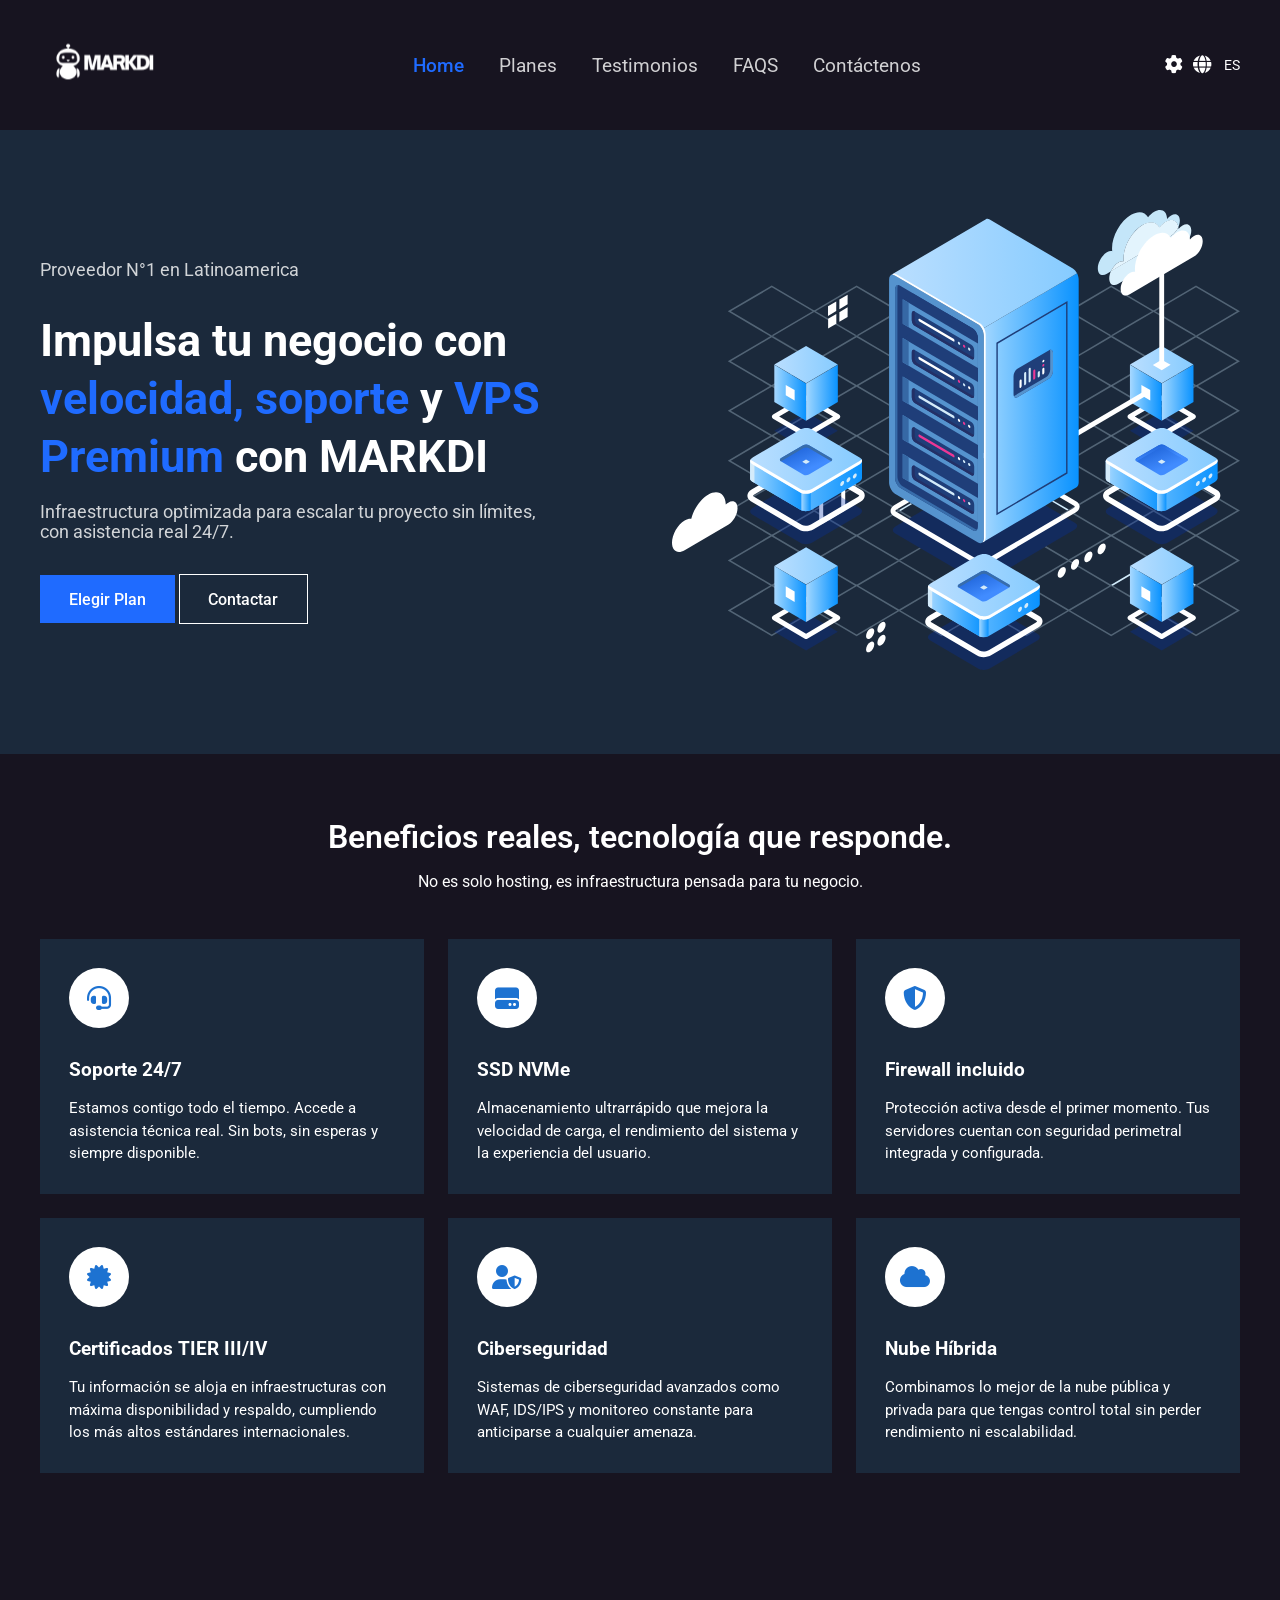
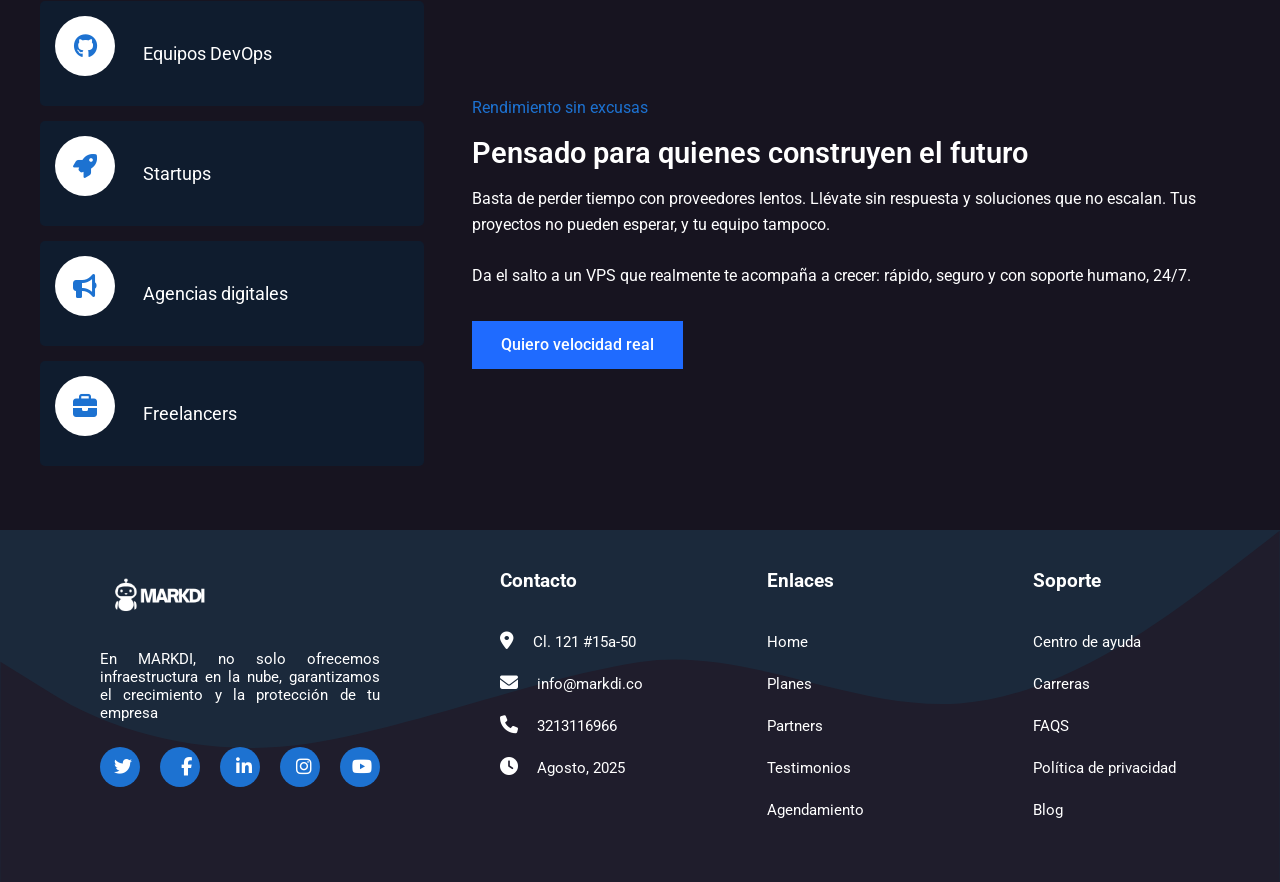
==== index.html @ 3a640d64 "chore: commit inicial - estructura base del proyecto" ====
<!DOCTYPE html>
<html lang="es">
  <head>
    <meta charset="UTF-8"/>
    <meta name="viewport" content="width=device-width, initial-scale=1.0" />
    <title>MARKDI</title>
    <link rel="stylesheet" href="https://cdnjs.cloudflare.com/ajax/libs/font-awesome/6.5.0/css/all.min.css"/>
    <link rel="stylesheet" href="assets/css/style.css" />
  </head>
  <body>
    <!-- Maquetación nanvar-->
    <header class="header">
      <div class="container">
        <div class="logo-area">
          <img id="logoImg" src="assets/images/logo.svg" alt="Logo de empresa MARKDI"/>
        </div>
        <nav class="nav">
          <ul>
            <li><a href="#" class="active">Home</a></li>
            <li><a href="pages/planes.html">Planes</a></li>
            <li><a href="pages/testimonios.html">Testimonios</a></li>
            <li><a href="pages/faqs.html">FAQS</a></li>
            <li><a href="pages/contactenos.html">Contáctenos</a></li>
          </ul>
        </nav>
        <div class="acciones">
          <i class="fas fa-cog"></i>
          <i class="fas fa-globe"></i>
          <span class="idioma">ES</span>
        </div>
      </div>
    </header>

    <!-- Maquetación del hero-->
    <section class="hero">
      <div class="container hero-content">
        <div class="hero-text">
          <p>Proveedor N°1 en Latinoamerica</p>
          <h1>
            Impulsa tu negocio con <span>velocidad, soporte</span> y
            <span> VPS Premium </span> con MARKDI
          </h1>
          <p>
            Infraestructura optimizada para escalar tu proyecto sin límites, con
            asistencia real 24/7.
          </p>
          <a href="#" class="btn-primary">Elegir Plan</a>
          <a href="#" class="btn-secundary">Contactar</a>
        </div>

        <div class="hero-img">
          <img src="assets/images/Hero.svg" alt="Imagen representativa de servidores"/>
        </div>
      </div>
    </section>

    <!-- Maquetación de beneficios-->
    <section class="beneficios">
      <div class="container beneficios-header">
        <h2>Beneficios reales, tecnología que responde.</h2>
        <p>No es solo hosting, es infraestructura pensada para tu negocio.</p>
      </div>

      <div class="container grid-beneficios">
        <div class="card">
          <i class="fas fa-headset"></i>
          <h3>Soporte 24/7</h3>
          <p>
            Estamos contigo todo el tiempo. Accede a asistencia técnica real.
            Sin bots, sin esperas y siempre disponible.
          </p>
        </div>
        <div class="card">
          <i class="fas fa-hdd"></i>
          <h3>SSD NVMe</h3>
          <p>
            Almacenamiento ultrarrápido que mejora la velocidad de carga, el
            rendimiento del sistema y la experiencia del usuario.
          </p>
        </div>
        <div class="card">
          <i class="fas fa-shield-alt"></i>
          <h3>Firewall incluido</h3>
          <p>
            Protección activa desde el primer momento. Tus servidores cuentan
            con seguridad perimetral integrada y configurada.
          </p>
        </div>
        <div class="card">
          <i class="fas fa-certificate"></i>
          <h3>Certificados TIER III/IV</h3>
          <p>
            Tu información se aloja en infraestructuras con máxima
            disponibilidad y respaldo, cumpliendo los más altos estándares
            internacionales.
          </p>
        </div>
        <div class="card">
          <i class="fas fa-user-shield"></i>
          <h3>Ciberseguridad</h3>
          <p>
            Sistemas de ciberseguridad avanzados como WAF, IDS/IPS y monitoreo
            constante para anticiparse a cualquier amenaza.
          </p>
        </div>
        <div class="card">
          <i class="fas fa-cloud"></i>
          <h3>Nube Híbrida</h3>
          <p>
            Combinamos lo mejor de la nube pública y privada para que tengas
            control total sin perder rendimiento ni escalabilidad.
          </p>
        </div>
      </div>
    </section>


    <!-- Maquetación público objetivo-->
    <section class="rendimiento">
      <div class="container rendimiento-grid">
        <div class="tags">
          <div class="tag">
            <i class="fa-brands fa-github"></i> Equipos DevOps
          </div>
          <div class="tag"><i class="fa-solid fa-rocket"></i>Startups</div>
          <div class="tag">
            <i class="fa-solid fa-bullhorn"></i>Agencias digitales
          </div>
          <div class="tag">
            <i class="fa-solid fa-briefcase"></i>Freelancers
          </div>
        </div>
        <div class="contenido">
          <span class="mini_texto">Rendimiento sin excusas</span><br /><br />
          <h2>Pensado para quienes construyen el futuro</h2>
          <p>
            Basta de perder tiempo con proveedores lentos. Llévate sin respuesta
            y soluciones que no escalan. Tus proyectos no pueden esperar, y tu
            equipo tampoco.<br /><br />
            Da el salto a un VPS que realmente te acompaña a crecer: rápido,
            seguro y con soporte humano, 24/7.
          </p>
          <a href="#" class="btn-primary">Quiero velocidad real</a>
        </div>
      </div>
    </section>

    <!-- Maquetación del footer-->
    <footer class="footer">
      <div class="footer-bg">
        <img src="assets/images/curva_footer.svg" alt="Curva Footer" />
      </div>

      <div class="footer-content">
        <!-- Maquetación de columna 1 del footer-->
        <div class="footer-col logo-col">
          <img src="assets/images/logo.svg" alt="logo de MARKDI" class="footer-logo" />
          <p>
            En MARKDI, no solo ofrecemos infraestructura en la nube,
            garantizamos el crecimiento y la protección de tu empresa
          </p>
          <div class="social-icons">
            <a href="#"><i class="fab fa-twitter"></i></a>
            <a href="#"><i class="fab fa-facebook-f"></i></a>
            <a href="#"><i class="fab fa-linkedin-in"></i></a>
            <a href="#"><i class="fab fa-instagram"></i></a>
            <a href="#"><i class="fab fa-youtube"></i></a>
          </div>
        </div>

        <!-- Maquetación de columna 2 del footer -->
        <div class="footer-col">
          <h3>Contacto</h3>
          <p><i class="fas fa-map-marker-alt"></i> Cl. 121 #15a-50</p>
          <p><i class="fas fa-envelope"></i> info@markdi.co</p>
          <p><i class="fas fa-phone"></i> 3213116966</p>
          <p><i class="fas fa-clock"></i> Agosto, 2025</p>
        </div>

        <!-- Maquetación de columna 3 del footer -->
        <div class="footer-col">
          <h3>Enlaces</h3>
          <ul>
            <li><a href="#">Home</a></li>
            <li><a href="#">Planes</a></li>
            <li><a href="#">Partners</a></li>
            <li><a href="#">Testimonios</a></li>
            <li><a href="#">Agendamiento</a></li>
          </ul>
        </div>

        <!-- Maquetación de columna 4 del footer -->
        <div class="footer-col">
          <h3>Soporte</h3>
          <ul>
            <li><a href="#">Centro de ayuda</a></li>
            <li><a href="#">Carreras</a></li>
            <li><a href="#">FAQS</a></li>
            <li><a href="#">Política de privacidad</a></li>
            <li><a href="#">Blog</a></li>
          </ul>
        </div>
      </div>
    </footer>
  </body>
</html>
---- assets/css/style.css ----
@import url('https://fonts.googleapis.com/css2?family=Roboto:ital,wght@0,100..900;1,100..900&display=swap');

/* Reset básico */
* {
  margin: 0;
  padding: 0;
  box-sizing: border-box;
}

body {
  font-family: "Roboto", sans-serif;
  background-color: #1B293B;
  color: #fff;
}

.container {
  max-width: 1200px;
  margin: 0 auto;
  display: flex;
  align-items: center;
  justify-content: space-between;
}

.header {
  background-color: #171420;
}

.logo-area {
  display: flex;
  align-items: center;
  margin-right: auto;
}

.logo-area img {
  height: 130px;
  width: 130px;
  cursor: pointer;
  transition: 0.3s;
  margin-right: auto; 
}


.nav ul {
  display: flex;
  gap: 35px;
  list-style: none;
}

.nav a {
  text-decoration: none;
  color: #ffffffcc;
  font-weight: 400;
  transition: 0.3s;
  font-size: 19px;
}

.nav a:hover,.nav a.active {
  color: #1f6bff;
  font-weight: 500;
}

.acciones {
  margin-left: auto;
  display: flex;
  align-items: center;
  gap: 2px;
}

i {
  color: white;
  font-size: 18px;
  margin-right: 8px;
  cursor: pointer;
}

.idioma {
  font-size: 0.9rem;
  margin-left: 0.2rem;
  color: white;
}
.hero {
  padding: 5rem 2rem;
  background: #1B293B;
  color: white;
}

.hero-content {
  display: flex;
  flex-direction: row;
  align-items: center;
  justify-content: space-between;
  gap: 4rem;
  flex-wrap: wrap;
}

.hero-text {
  flex: 1;
}

.hero-text h1 {
  font-size: 2.8rem;
  line-height: 1.3;
  margin-bottom: 1rem;
}

.hero-text h1 span {
  color: #1f6bff;
}

.hero-text p {
  font-size: 1.1rem;
  color: #ffffffcc;
  margin-bottom: 2rem;
  max-width: 500px;
}

.btn-primary {
  display: inline-block;
  background-color: #1f6bff;
  color: #fff;
  padding: 0.9rem 1.8rem;
  font-weight: 500;
  text-decoration: none;
  transition: 0.3s ease;
  
}

.btn-primary:hover {
  background-color: #fff;
  color: #0b0f1a;
}

.btn-secundary {
  display: inline-block;
  background-color: transparent;
  color: #ffffff;
  border: 1px solid white;
  padding: 0.9rem 1.8rem;
  font-weight: 500;
  text-decoration: none;
  transition: 0.3s ease;
  border-color:#FFFFFF;
}

.btn-secundary:hover {
  background-color: #1958d0;
}

.hero-img {
  flex: 1;
  text-align: center;
}

.hero-img img {
  max-width: 100%;
  height: auto;
  object-fit: contain;
}
.beneficios {
  background-color:#171420;
  padding: 4rem 2rem;
 
}

.beneficios-header {
  flex-direction: column;
  align-items: center;
  text-align: center;
  gap: 1rem;
  display: flex;
  margin-bottom: 3rem;
}

.beneficios-header h2 {
  color: #fff;
  font-size: 2rem;
  font-weight: 600;
}

.beneficios-header p {
  color: #fff;
  max-width: 600px;
  font-size: 1rem;
}

.grid-beneficios {
  display: grid;
  grid-template-columns: repeat(auto-fit, minmax(300px, 1fr));
  gap: 1.5rem;

}
.grid-beneficios .card{
  background-color:#1B293B;
  padding: 1.8rem;
  display: flex;
  flex-direction: column;
  gap: 1rem;
  border: none;
  
}

.grid-beneficios .card i {
    background-color: #fff;     
    color: #1D72D1;              
    font-size: 24px;              
    width: 60px;                  
    height: 60px;                 
    border-radius: 50%;          
    display: flex;                
    align-items: center;          
    justify-content: center;      
    margin-bottom: 15px;           
}

.card i {
  font-size: 1.8rem;
  color: #1f6bff;
}


.card i h3 {
  font-size: 1.1rem;
  font-weight: 600;
}

.card p {
  color: #ffffff;
  font-size: 0.95rem;
  line-height: 1.5;
}

/* Rendimiento */
.rendimiento {
  background-color:#171420;
  padding: 4rem 2rem;
}

.rendimiento-grid {
  display: grid;
  grid-template-columns: 1fr 2fr;
  gap: 3rem;
  align-items: center;
}

.tags {
  display: flex;
  flex-direction: column;
  gap: 15PX;
}

.tag {
  background-color: #11203a;
  color: white;
  display: flex;
  align-items: center;
  gap: 20px;
  background: #0f1c2e;
  padding: 15px;
  border-radius: 5px;
  color: rgb(255, 255, 255);
  font-size: 18px;

}

rendimiento-grid, .tag i {
    background-color: #fff;     
    color: #1D72D1;              
    font-size: 24px;              
    width: 60px;                  
    height: 60px;                 
    border-radius: 50%;          
    display: flex;                
    align-items: center;          
    justify-content: center;      
    margin-bottom: 15px;           
}


.contenido h2 {
  font-size: 1.8rem;
  margin-bottom: 1rem;
  font-weight: 600;
}

.contenido p {
  color: #fff;
  font-size: 1rem;
  line-height: 1.6;
  margin-bottom: 2rem;
}
.clientes-section {
  background-color: #112240;
  padding: 4rem 0;
  text-align: center;
}

.container-clientes {
  max-width: 1200px;
  margin: 0 auto;
  padding: 0 2rem;
}


.clientes-logos {
  max-width: 100%;
  height: auto;
  opacity: 0.8;
  transition: opacity 0.3s ease;
}

.rendimiento .contenido .mini_texto{
  color: #1D72D1;
}

.hero-planes { 
  color: #ffffff;
  
}

.contenedor-hero {
  max-width: auto;
  display: flex;
  align-items: center;
  justify-content: space-between;
  gap: 3rem;
  flex-wrap: wrap;
  margin-top: 150px;
  
}

.contenido-texto {
  flex: 1 1 50%;
  margin-bottom: -10px;
}

.contenido-texto h1 {
  font-size: 2.8rem;
  line-height: 1.3;
  margin-left: 200px;

}


.contenido-texto p {
  font-size: 1rem;
  max-width: 700px;
  margin-left: 200px;
  text-align: justify;

}

.contenedor-imagen {
  flex: 1 1 50%;
  position: relative;
  display: flex;
  align-items: flex-end; /* alinea elementos al fondo */
  justify-content: center;
}

.curva-fondo {
  position: absolute;
  bottom: 0;
  left: 0;
  width: 100%;
  height: auto;
  z-index: 0;
}

.imagen-principal {
  max-width: 80%;
  height: auto;
  z-index: 1;
  transform: translatex(420px);

}

figure{
  margin-top: -100px;
}

/* Estilos generales del contenedor */
.Container-general{
  background-color: #171420;

}

.carrusel {
    position: relative;
    width: 100%;
    max-width: 1200px;
    height: 1600px;
    margin: auto;
    display: flex;
    align-items: center;
    justify-content: center;
    margin-bottom: 100px;
   
 
} 

/* Estilo base de las tarjetas */
.tarjeta {
    width: 350px;
    background: white;
    border-radius: 15px;
    padding: 20px;
    position: absolute;
    transition: all 0.3s ease-in-out;
    text-align: center;
    margin-top: 150px;
}

/* Estilo del título y párrafo */
.tarjeta h3 {
    margin-bottom: 40px;
    font-size: 1.2rem;
    color: #1D72D1;
}

.tarjeta p {
    font-size: 0.9rem;
    color: #1B293B;
}

/* 📷 Imagen del servidor */
.tarjeta img {
    width: auto;
    margin: 15px 0;
}

/* ✅ Lista de características */
.tarjeta ul {
    list-style: none;
    padding: 0;
    margin: 15px 0;
    text-align: left;
}

.tarjeta li {
    font-size: 0.9rem;
    color: #007bff;
    margin: 5px 0;
}

.tarjeta i {
    color: #007bff;
    margin-right: 5px;
}

/* 💰 Precios */
.precio {
    margin: 10px 0;
}

.precio .descuento {
    display: block;
    font-size: 0.8rem;
    color: #888;
    text-decoration: line-through;
}

.precio .valor {
    font-size: 1.4rem;
    color: #007bff;
    font-weight: bold;
}

/* 🔵 Botón */
.tarjeta button {
    background: #007bff;
    color: white;
    border: none;
    padding: 8px 15px;
    border-radius: 5px;
    cursor: pointer;
}

.tarjeta button:hover {
    background: #0056b3;
}

/* 📍 Posiciones de las tarjetas para simular el carrusel */
.tarjeta-central {
    transform: scale(1.1);
    z-index: 5;
}

.tarjeta-izq-1 {
    left: 20%;
    transform: scale(0.95);
    z-index: 4;
}

.tarjeta-izq-2 {
    left: 5%;
    transform: scale(0.85);
    z-index: 3;
    opacity: 0.7;
}

.tarjeta-der-1 {
    right: 20%;
    transform: scale(0.95);
    z-index: 4;
}

.tarjeta-der-2 {
    right: 5%;
    transform: scale(0.85);
    z-index: 3;
    opacity: 0.7;
}

.recomendaciones-container {
    display: grid;
    grid-template-columns: repeat(2, 1fr);
    gap: 30px 40px;
    max-width: 900px;
    margin: 0 auto;
    padding: 40px 0;
    margin-top: -100px;
}

/* Estilo general de cada tarjeta */
.recomendacion-card {
    background: #fff;
    width: 450px;
    height: 300px;
    border-radius: 16px;
    padding: 24px;
    box-shadow: 0 6px 16px rgba(65, 95, 214, 0.15); /* sombra azul */
    display: flex;
    flex-direction: column;
    justify-content: space-between;
}

/* Íconos delicados */
.recomendacion-icon i {
    font-size: 28px;
    color: #171420;
    margin-bottom: 16px;
}

/* Título */
.recomendacion-titulo {
    font-size: 1.1rem;
    font-weight: 700;
    margin-bottom: 10px;
    color: #171420;
}

/* Texto */
.recomendacion-texto {
    font-size: 0.95rem;
    color: #171420;
    margin-bottom: 30px;
    
}

/* Botón */
.recomendacion-boton {
    background: #007bff;
    width: 400px;
    color: #fff;
    border: none;
    border-radius: 8px;
    padding: 10px 10px;
    font-size: 0.95rem;
    font-weight: 500;
    align-self: flex-start;
}

.recomendacion-boton:hover {
    background: #1B293B;
}

/* Posición escalonada */
.card-escalon-der {
    margin-top: 100px;
}

.card-escalon-izq {
    margin-top: -1px;
    margin-bottom: 130px;
}
.testimonios-container {
    max-width: 1200px;
    margin: 0 auto;
}

/* Estilos generales de la sección */
.testimonios-slider {
    background-color: #1B293B;
    padding: 60px 20px;
    color: white;
}


.testimonios-titulo {
    text-align: center;
    font-size: 36PX;
    font-weight: bold;
    margin-bottom: 50px;
}

/* Cards */
.testimonios-cards {
    display: flex;
    gap: 35px;
    justify-content: center;
    flex-wrap: wrap;
    
}

.testimonios-card {
    background-color: #171420;
    padding: 50px;
    flex: 1 1 calc(33% - 20px);
    display: flex;
    flex-direction: column;
    justify-content: space-between;
}


/* Card de texto */
.testimonios-stars i {
    color: #f3b523;
    margin-bottom: 30px;
}

.testimonios-parrafo {
    font-size: 15px;
    line-height: 1.6;
    color: #FFF;
    margin-bottom: 20px;
    line-height: 1.9;
    text-align: justify;
   
}

.testimonios-autor {
    display: flex;
    align-items: center;
    gap: 20px;
}

.testimonios-autor-img {
    width: 45px;
    height: 45px;
    border-radius: 50%;
}

.testimonios-autor-nombre {
    color: #1f6bff;
    line-height: 2;
    font-weight: bold;
    display: block;
}

.testimonios-autor-profesion {
    font-size:15px;
    color:#fff;
}

/* Controles */
.testimonios-controles {
    display: flex;
    justify-content: center;
    align-items: center;
    margin-top: 30px;
    gap: 15px;
}

.testimonios-flecha {
    background: none;
    border: none;
    color: white;
    font-size: 1.2rem;
    cursor: pointer;
}

.testimonios-puntos {
    display: flex;
    gap: 8px;
}

.testimonios-puntos span {
    width: 10px;
    height: 10px;
    background-color: gray;
    border-radius: 50%;
    display: inline-block;
}

.testimonios-puntos .activo {
    background-color: #1f6bff;
}

/* Botón */
.testimonios-boton {
    text-align: center;
    margin-top: 30px;
}

.btn-ver-mas {
    background-color: #1f6bff;
    color: white;
    padding: 12px 30px;
    text-decoration: none;
    display: inline-block;
}

.faqs-section {
    padding: 40px;
    background-color: #171420;
    text-align: center;
}

/* Encabezado */
.faqs-header h2 {
    font-size: 2rem;
    margin-bottom: 30px;
    color: #ffffff;
}

/* Contenedor de tarjetas */
.faqs-container {
    display: flex;
    justify-content: center;
    gap: 20px;
    flex-wrap: wrap;
}

/* Tarjetas */
.faqs-card {
    background: #fff;
    width: 300px;
    height: 230px;
    padding: 20px;
    border-radius: 10px;
    box-shadow: 0 8px 15px rgba(0, 0, 255, 0.3); /* sombra azul abajo */
    display: flex;
    flex-direction: column;
    align-items: center;
    transition: transform 0.2s ease;
    color: #171420;
    text-align: justify;
    
}

.faqs-card:hover {
    transform: translateY(-5px);
}

/* Iconos */
.faqs-icon {
    font-size: 40px;
    color: #1f6bff;
    margin-bottom: 15px;
    margin-top: 20px;
}

/* Títulos */
.faqs-title {
    font-size: 1.2rem;
    margin-bottom: 10px;
}

/* Texto */
.faqs-text {
    font-size: 0.95rem;
    color: #555;
}
/* Sección principal */
.seccion-faqs {
  max-width: 800px;
  margin: 50px auto;
  border-radius: 5px;
  overflow: hidden;
  background-color: transparent;
}

/* Cada item FAQ */
.faq-item {
  border: 1px solid #ffffff; /* línea divisoria azul grisácea */
}

/* Pregunta */
.faq-pregunta {
  display: flex;
  justify-content: space-between;
  align-items: center;
  padding: 15px 20px;
  font-size: 16px;
  color: #cfd9e6;
  cursor: pointer;
  transition: background 0.3s;
}

.faq-pregunta:hover {
  background-color: #1f6bff;
}

/* Icono */
.icono-faq {
  color: #1f6bff;
  font-size: 14px;
}

/* Respuesta */
.faq-respuesta {
  display: none;
  padding: 0 20px 15px 20px;
  font-size: 14px;
  line-height: 1.5;
  color: #171420;
 
}

/* FAQ activo */
.faq-item.activo .faq-respuesta {
  display: block;
  background-color: #fff;
}

.faq-item.activo .faq-pregunta {
  font-weight: bold;
  color: #171420;
  background-color: #fff;
}

/* Encabezado */
.contactenos-encabezado {
  text-align: center;
  color: #ffffff;
  margin: 50px 20px;
}

.contactenos-encabezado h2 {
  font-size: 28px;
  line-height: 1.4;
  margin-bottom: 150px;
}

/* Grid de tarjetas */
.contactenos-grid {
  display: grid;
  grid-template-columns: repeat(auto-fit, minmax(260px, 1fr));
  gap: 50px;
  max-width: 1000px;
  margin: 0 auto 80px;
  padding: 0 20px;
}

/* Tarjeta */
.contactenos-tarjeta {
  background: #ffffff;
  border-radius: 20px;
  text-align: center;
  padding: 70px 20px 30px;
  position: relative;
}

/* Foto circular */
.contactenos-foto {
  width: 80px;
  height: 80px;
  object-fit: cover;
  border-radius: 50%;
  position: absolute;
  top: -40px;
  left: 50%;
  transform: translateX(-50%);
}

/* Nombre */
.contactenos-tarjeta h3 {
  margin-top: 10px;
  margin-bottom: 30px;
  font-size: 18px;
  color: #171420;
}

/* Cargo */
.contactenos-cargo {
  font-size: 14px;
  color: #171420;
  margin-bottom: 10px;
  font-weight: bold;
}

/* Descripción */
.contactenos-descripcion {
  font-size: 14px;
  color: #171420;
  margin-bottom: 40px;
  line-height: 1.3;
}

/* Botón */
.contactenos-boton {
  background-color: #0d6efd;
  color: #ffffff;
  border: none;
  padding: 10px 25px;
  border-radius: 8px;
  font-size: 14px;
  cursor: pointer;
  transition: background 0.3s ease;
  margin-top: 5px;
}

.contactenos-boton:hover {
  background-color: #1B293B;
}
.formulario-contacto-seccion {
  display: flex;
  justify-content: center;
  align-items: center;
  padding: 60px 20px;
}

/* Contenedor con dos columnas */
.formulario-contacto-contenedor {
  display: grid;
  grid-template-columns: 1fr 1fr;
  background-color: #2d3e50; /* Azul grisáceo */
  border-radius: 12px;
  overflow: hidden;
  max-width: 1000px;
  width: 100%;
}

/* Columna izquierda */
.formulario-contacto-izquierda {
  padding: 40px;
  color: #ffffff;
}

.formulario-contacto-encabezado h2 {
  font-size: 26px;
  margin-bottom: 15px;
}

.formulario-contacto-encabezado p {
  font-size: 15px;
  line-height: 1.6;
  margin-bottom: 25px;
}

/* Formulario */
.formulario-contacto-formulario {
  display: flex;
  flex-direction: column;
  gap: 15px;
}

/* Campos dobles (nombre y apellido) */
.formulario-contacto-doble {
  display: flex;
  gap: 15px;
}

.formulario-contacto-doble input {
  flex: 1;
}

/* Inputs y textarea */
.formulario-contacto-formulario input,
.formulario-contacto-formulario textarea {
  background-color: transparent;
  border: 1px solid #8a9baa;
  border-radius: 6px;
  padding: 12px;
  font-size: 14px;
  color: #ffffff;
}

.formulario-contacto-formulario input::placeholder,
.formulario-contacto-formulario textarea::placeholder {
  color: #b0c4d4;
}

/* Botón */
.formulario-contacto-boton {
  background-color: #0d6efd;
  color: #ffffff;
  border: none;
  padding: 12px 20px;
  font-size: 15px;
  border-radius: 6px;
  cursor: pointer;
  transition: background 0.3s ease;
  align-self: flex-start;
}

.formulario-contacto-boton:hover {
  background-color: #0b5ed7;
}

/* Columna derecha (imagen) */
.formulario-contacto-derecha img {
  width: 100%;
  height: 100%;
  object-fit: cover;
}


.footer {
    position: relative;
    overflow: hidden;
}
.footer_planes{
    position: relative;
    overflow: hidden;
    
}
.footer-bg {
    position: absolute;
    top: 0;
    left: 0;
    width: 100%;
    z-index: 0;
}

.footer-bg img {
    width: 100%;
    height: auto;
    display: block;
}


.footer-content {
    position: relative;
    z-index: 1;
    display: flex;
    justify-content: space-between;
    padding: 40px 40px;
    max-width: 1200px;
    margin: 0 auto;
    gap: 80px; 
    text-align: justify;
   
}


.footer-col {
    flex: 1;
    margin: 0 20px;   
}

.footer-col h3 {
    margin-bottom: 40px;
    font-weight: bold;
}


.footer-col p,.footer-col a {
    font-size: 0.95rem;
    color: #fff;
    text-decoration: none;
    margin-bottom: 23px;
}


.footer-col ul {
    list-style: none;
    padding: 0;
}

.footer-col ul li {
     margin-bottom: 23px;
}

.footer-logo {
    width: 120px;
    margin-bottom: 20px;
}

.social-icons {
    display: flex;
    gap: 20px;
    margin-top: 25px;
    
}

.social-icons a {
    background-color: #1D72D1;
    width: 40px;
    height: 40px;
    align-items:center;
    display: flex;
    justify-content:right;
    border-radius: 50%;
    transition: background 0.3s ease, color 0.3s ease;
}

.social-icons a:hover {
    background-color: #1B293B;
}

.footer-col p i {
    margin-right: 15px;
    color: #fff;
    
}
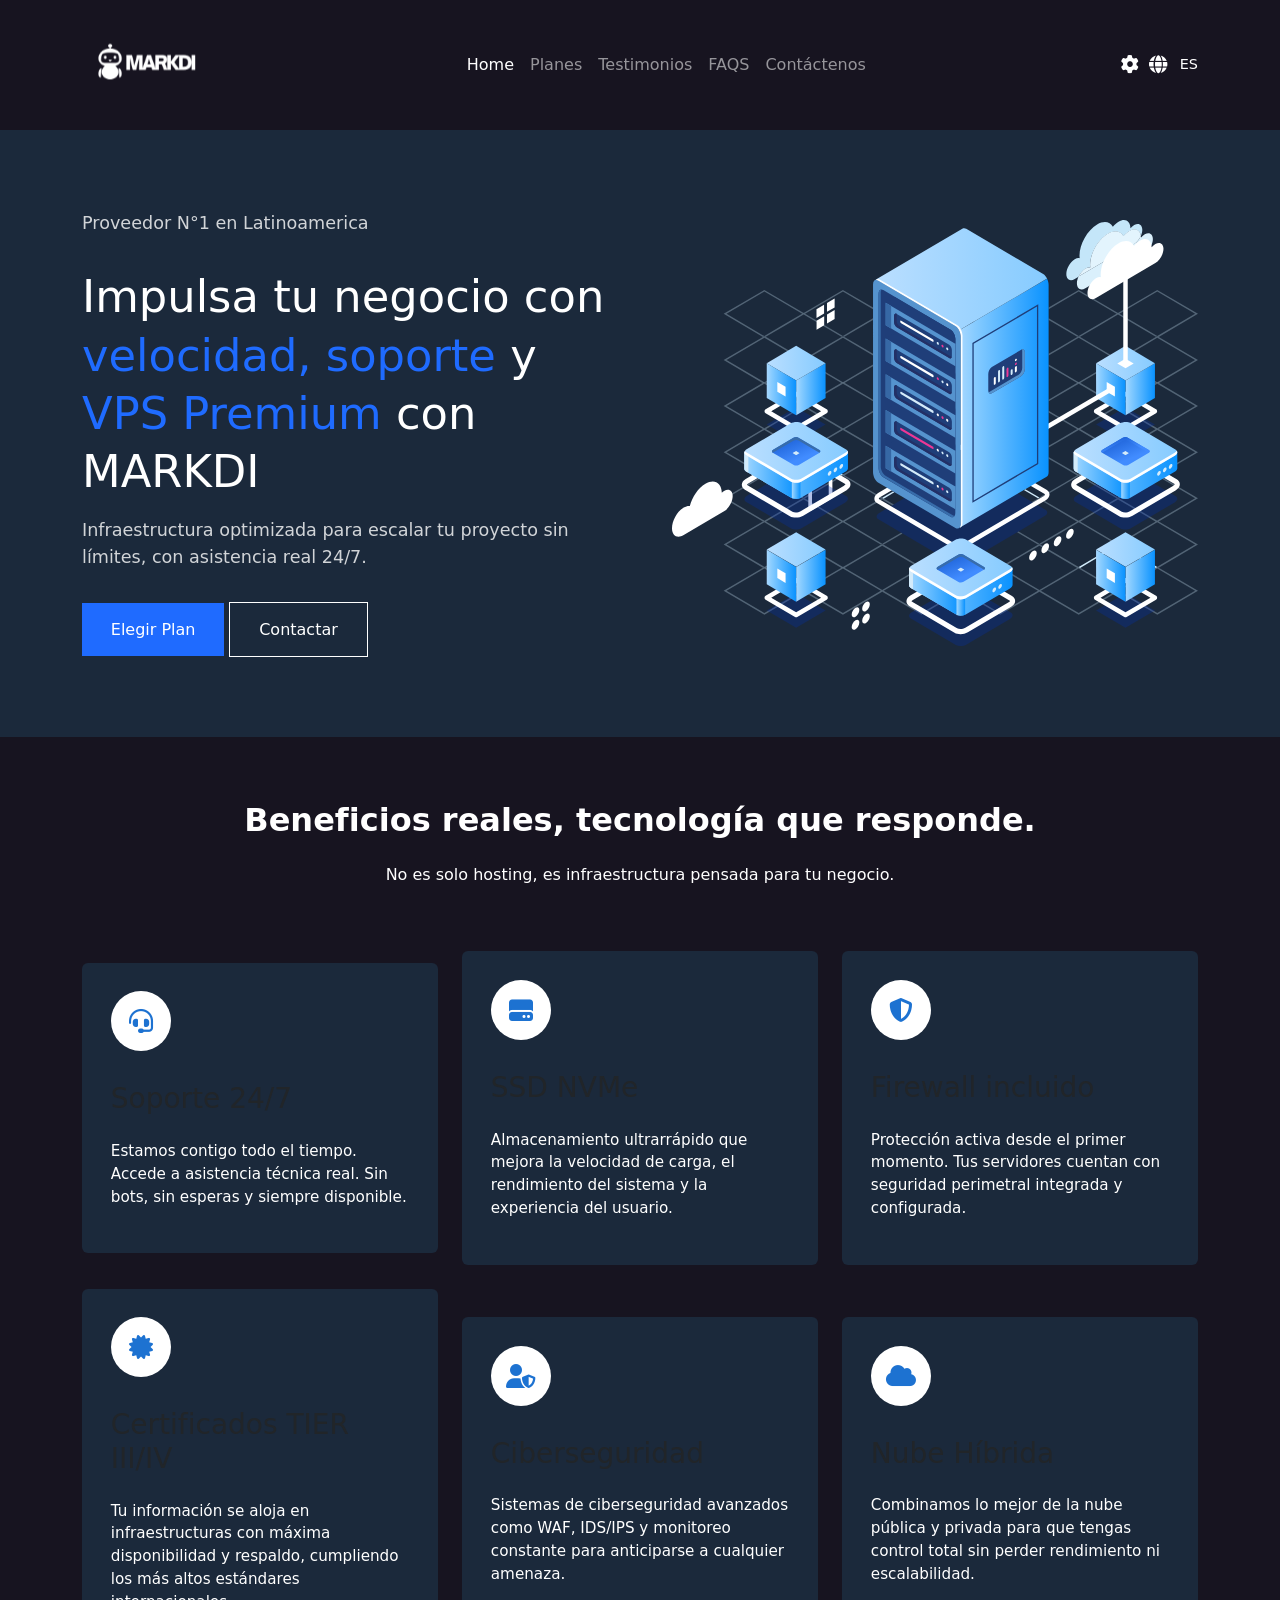
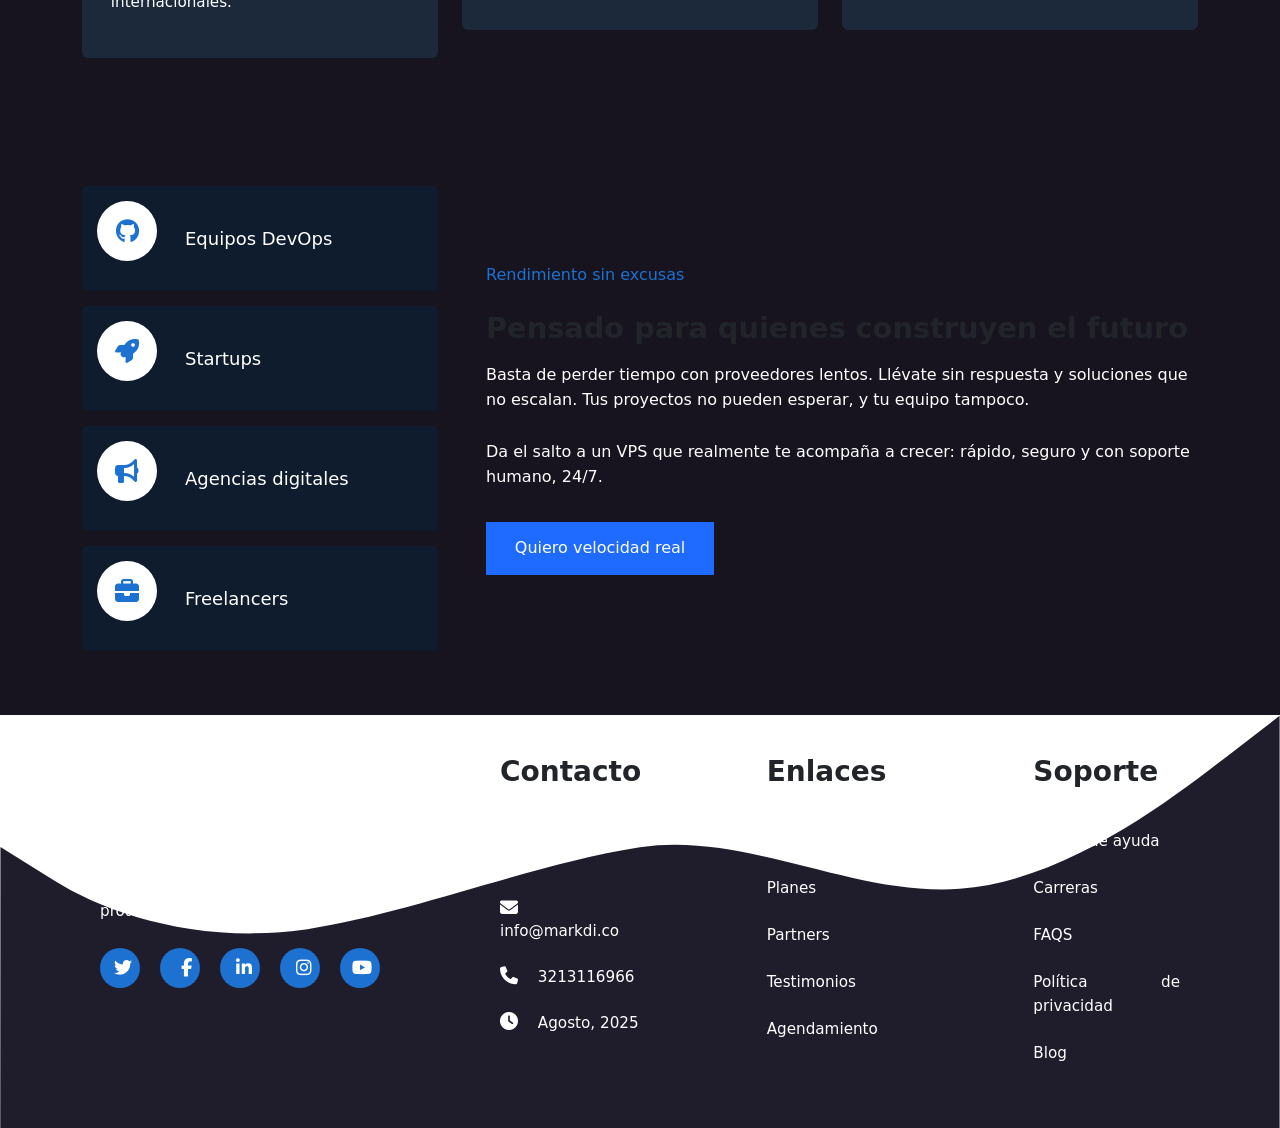
==== commit c1c36a5e: "feat(header): integrar nanvar responsive con bootstrap y enlaces" ====
--- a/index.html
+++ b/index.html
@@ -6,30 +6,49 @@
     <title>MARKDI</title>
     <link rel="stylesheet" href="https://cdnjs.cloudflare.com/ajax/libs/font-awesome/6.5.0/css/all.min.css"/>
     <link rel="stylesheet" href="assets/css/style.css" />
+    <link href="https://cdn.jsdelivr.net/npm/bootstrap@5.3.3/dist/css/bootstrap.min.css" rel="stylesheet">
+    <script src="https://cdn.jsdelivr.net/npm/bootstrap@5.3.3/dist/js/bootstrap.bundle.min.js"></script>
+
   </head>
   <body>
     <!-- Maquetación nanvar-->
-    <header class="header">
-      <div class="container">
-        <div class="logo-area">
-          <img id="logoImg" src="assets/images/logo.svg" alt="Logo de empresa MARKDI"/>
-        </div>
-        <nav class="nav">
-          <ul>
-            <li><a href="#" class="active">Home</a></li>
-            <li><a href="pages/planes.html">Planes</a></li>
-            <li><a href="pages/testimonios.html">Testimonios</a></li>
-            <li><a href="pages/faqs.html">FAQS</a></li>
-            <li><a href="pages/contactenos.html">Contáctenos</a></li>
-          </ul>
-        </nav>
-        <div class="acciones">
-          <i class="fas fa-cog"></i>
-          <i class="fas fa-globe"></i>
-          <span class="idioma">ES</span>
-        </div>
-      </div>
-    </header>
+<header class="header">
+  <div class="container">
+    <div class="logo-area">
+      <img id="logoImg" src="assets/images/logo.svg" alt="Logo de empresa MARKDI" />
+    </div>
+    <nav class="navbar navbar-expand-lg navbar-dark">
+      <button class="navbar-toggler" type="button" data-toggle="collapse" data-target="#navbarNav" aria-controls="navbarNav" aria-expanded="false" aria-label="Toggle navigation">
+        <span class="navbar-toggler-icon"></span>
+      </button>
+      <div class="collapse navbar-collapse" id="navbarNav">
+        <ul class="navbar-nav">
+          <li class="nav-item">
+            <a href="#" class="nav-link active">Home</a>
+          </li>
+          <li class="nav-item">
+            <a href="pages/planes.html" class="nav-link">Planes</a>
+          </li>
+          <li class="nav-item">
+            <a href="pages/testimonios.html" class="nav-link">Testimonios</a>
+          </li>
+          <li class="nav-item">
+            <a href="pages/faqs.html" class="nav-link">FAQS</a>
+          </li>
+          <li class="nav-item">
+            <a href="pages/contactenos.html" class="nav-link">Contáctenos</a>
+          </li>
+        </ul>
+      </div>
+    </nav>
+    <div class="acciones">
+      <i class="fas fa-cog"></i>
+      <i class="fas fa-globe"></i>
+      <span class="idioma">ES</span>
+    </div>
+  </div>
+</header>
+
 
     <!-- Maquetación del hero-->
     <section class="hero">
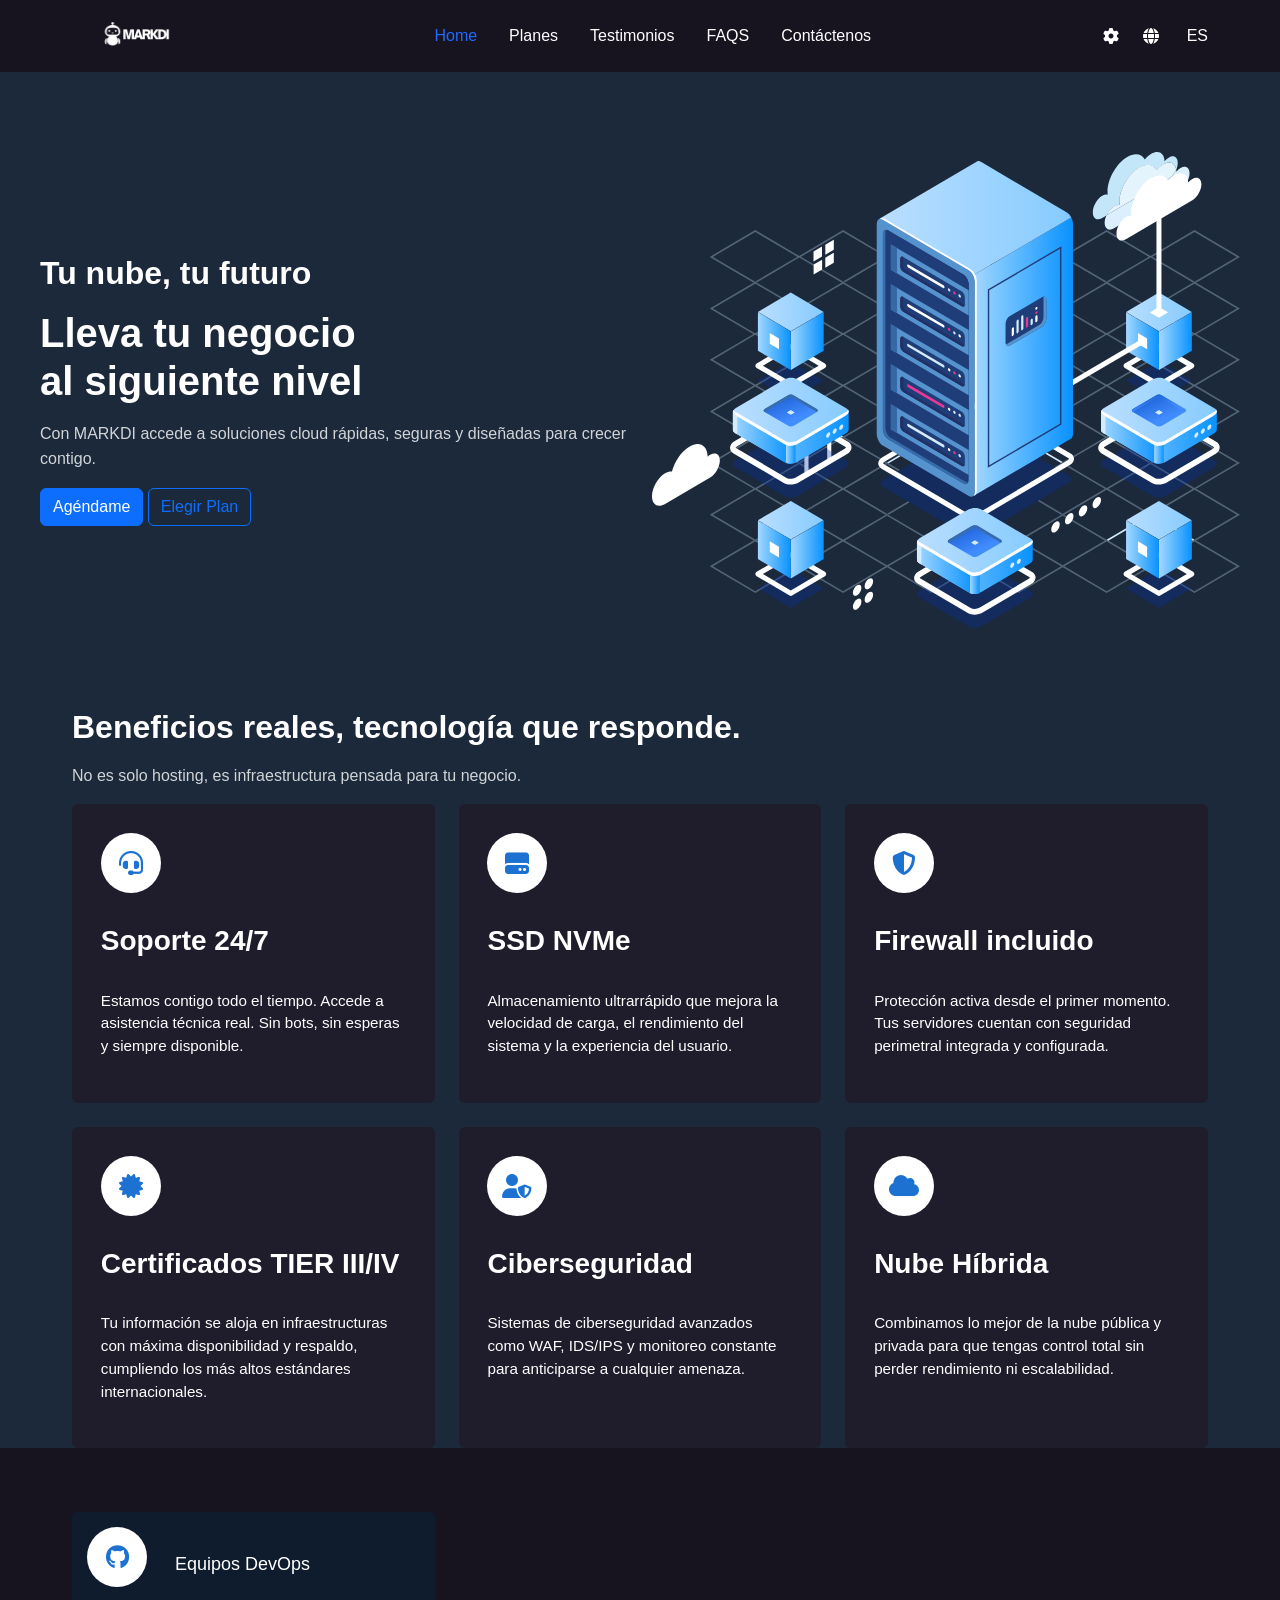
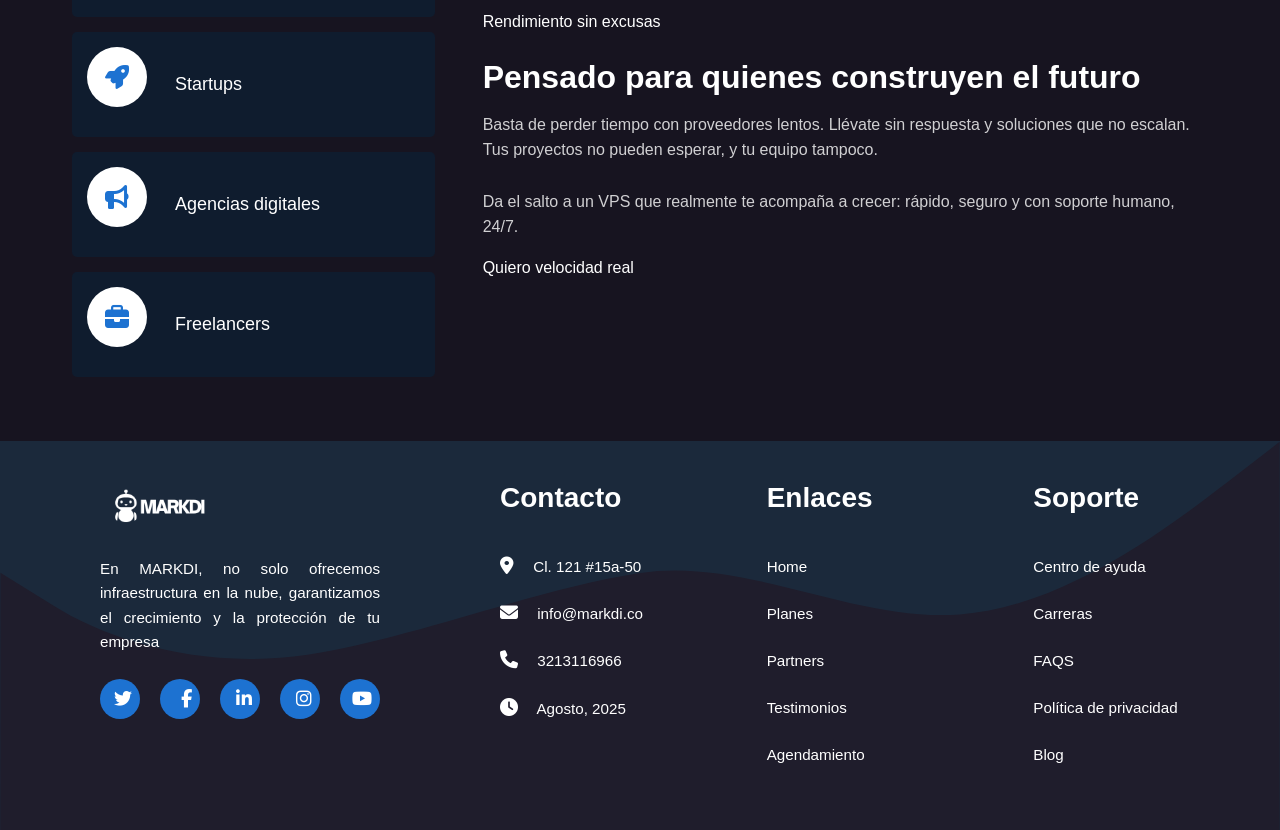
==== commit 8497b253: "Migración de hero sections: Planes, Testimonios, FAQs y Contáctenos con estilos unificados" ====
--- a/index.html
+++ b/index.html
@@ -5,73 +5,56 @@
     <meta name="viewport" content="width=device-width, initial-scale=1.0" />
     <title>MARKDI</title>
     <link rel="stylesheet" href="https://cdnjs.cloudflare.com/ajax/libs/font-awesome/6.5.0/css/all.min.css"/>
+    <link href="https://cdn.jsdelivr.net/npm/bootstrap@5.3.3/dist/css/bootstrap.min.css" rel="stylesheet">
     <link rel="stylesheet" href="assets/css/style.css" />
-    <link href="https://cdn.jsdelivr.net/npm/bootstrap@5.3.3/dist/css/bootstrap.min.css" rel="stylesheet">
-    <script src="https://cdn.jsdelivr.net/npm/bootstrap@5.3.3/dist/js/bootstrap.bundle.min.js"></script>
-
   </head>
   <body>
     <!-- Maquetación nanvar-->
-<header class="header">
-  <div class="container">
-    <div class="logo-area">
-      <img id="logoImg" src="assets/images/logo.svg" alt="Logo de empresa MARKDI" />
+    <header class="header">
+      <div class="container">
+        <div class="logo-area">
+          <img id="logoImg" src="assets/images/logo.svg" alt="Logo de empresa MARKDI"/>
+        </div>
+        <nav class="nav">
+          <ul>
+            <li><a href="#" class="active">Home</a></li>
+            <li><a href="pages/planes.html">Planes</a></li>
+            <li><a href="pages/testimonios.html">Testimonios</a></li>
+            <li><a href="pages/faqs.html">FAQS</a></li>
+            <li><a href="pages/contactenos.html">Contáctenos</a></li>
+          </ul>
+        </nav>
+        <div class="acciones">
+          <i class="fas fa-cog"></i>
+          <i class="fas fa-globe"></i>
+          <span class="idioma">ES</span>
+        </div>
+      </div>
+    </header>
+
+    <!-- Maquetación del hero-->
+     <section class="hero hero-index container">
+  <div class="row align-items-center">
+    <!-- Texto -->
+    <div class="col-md-6">
+      <h2 class="hero-subtitulo">Tu nube, tu futuro</h2>
+      <h1 class="hero-titulo">Lleva tu negocio<br>al siguiente nivel</h1>
+      <p class="hero-parrafo">
+        Con MARKDI accede a soluciones cloud rápidas, seguras y diseñadas para crecer contigo.
+      </p>
+      <div class="hero-botones">
+        <button class="btn btn-primary">Agéndame</button>
+        <button class="btn btn-outline-primary">Elegir Plan</button>
+      </div>
     </div>
-    <nav class="navbar navbar-expand-lg navbar-dark">
-      <button class="navbar-toggler" type="button" data-toggle="collapse" data-target="#navbarNav" aria-controls="navbarNav" aria-expanded="false" aria-label="Toggle navigation">
-        <span class="navbar-toggler-icon"></span>
-      </button>
-      <div class="collapse navbar-collapse" id="navbarNav">
-        <ul class="navbar-nav">
-          <li class="nav-item">
-            <a href="#" class="nav-link active">Home</a>
-          </li>
-          <li class="nav-item">
-            <a href="pages/planes.html" class="nav-link">Planes</a>
-          </li>
-          <li class="nav-item">
-            <a href="pages/testimonios.html" class="nav-link">Testimonios</a>
-          </li>
-          <li class="nav-item">
-            <a href="pages/faqs.html" class="nav-link">FAQS</a>
-          </li>
-          <li class="nav-item">
-            <a href="pages/contactenos.html" class="nav-link">Contáctenos</a>
-          </li>
-        </ul>
-      </div>
-    </nav>
-    <div class="acciones">
-      <i class="fas fa-cog"></i>
-      <i class="fas fa-globe"></i>
-      <span class="idioma">ES</span>
+    <!-- Imagen -->
+    <div class="col-md-6 text-center">
+      <img src="assets/images/Hero.svg" alt="Imagen hero index" class="img-fluid">
     </div>
   </div>
-</header>
-
-
-    <!-- Maquetación del hero-->
-    <section class="hero">
-      <div class="container hero-content">
-        <div class="hero-text">
-          <p>Proveedor N°1 en Latinoamerica</p>
-          <h1>
-            Impulsa tu negocio con <span>velocidad, soporte</span> y
-            <span> VPS Premium </span> con MARKDI
-          </h1>
-          <p>
-            Infraestructura optimizada para escalar tu proyecto sin límites, con
-            asistencia real 24/7.
-          </p>
-          <a href="#" class="btn-primary">Elegir Plan</a>
-          <a href="#" class="btn-secundary">Contactar</a>
-        </div>
-
-        <div class="hero-img">
-          <img src="assets/images/Hero.svg" alt="Imagen representativa de servidores"/>
-        </div>
-      </div>
-    </section>
+</section>
+
+
 
     <!-- Maquetación de beneficios-->
     <section class="beneficios">
--- a/assets/css/style.css
+++ b/assets/css/style.css
@@ -1,223 +1,185 @@
-@import url('https://fonts.googleapis.com/css2?family=Roboto:ital,wght@0,100..900;1,100..900&display=swap');
-
-/* Reset básico */
-* {
-  margin: 0;
-  padding: 0;
+@charset "UTF-8";
+h1, h2, h3, h4, h5, h6 {
+  margin: 0 0 1rem 0;
+  font-weight: 700;
+  color: #ffffff;
+}
+
+p {
+  margin: 0 0 1rem 0;
+  line-height: 1.6;
+  color: rgba(255, 255, 255, 0.8);
+}
+
+a {
+  text-decoration: none;
+  color: #1f6bff;
+}
+a:hover {
+  color: #1D72D1;
+}
+
+*, *::before, *::after {
   box-sizing: border-box;
-}
-
-body {
-  font-family: "Roboto", sans-serif;
-  background-color: #1B293B;
-  color: #fff;
 }
 
 .container {
   max-width: 1200px;
   margin: 0 auto;
-  display: flex;
-  align-items: center;
-  justify-content: space-between;
-}
-
-.header {
-  background-color: #171420;
-}
-
-.logo-area {
-  display: flex;
-  align-items: center;
-  margin-right: auto;
-}
-
-.logo-area img {
-  height: 130px;
-  width: 130px;
-  cursor: pointer;
-  transition: 0.3s;
-  margin-right: auto; 
-}
-
-
-.nav ul {
-  display: flex;
-  gap: 35px;
-  list-style: none;
-}
-
-.nav a {
-  text-decoration: none;
-  color: #ffffffcc;
-  font-weight: 400;
-  transition: 0.3s;
-  font-size: 19px;
-}
-
-.nav a:hover,.nav a.active {
-  color: #1f6bff;
-  font-weight: 500;
-}
-
-.acciones {
-  margin-left: auto;
-  display: flex;
-  align-items: center;
-  gap: 2px;
-}
-
-i {
-  color: white;
-  font-size: 18px;
-  margin-right: 8px;
-  cursor: pointer;
-}
-
-.idioma {
-  font-size: 0.9rem;
-  margin-left: 0.2rem;
-  color: white;
-}
-.hero {
-  padding: 5rem 2rem;
-  background: #1B293B;
-  color: white;
-}
-
-.hero-content {
-  display: flex;
-  flex-direction: row;
-  align-items: center;
-  justify-content: space-between;
-  gap: 4rem;
-  flex-wrap: wrap;
-}
-
-.hero-text {
-  flex: 1;
-}
-
-.hero-text h1 {
-  font-size: 2.8rem;
-  line-height: 1.3;
-  margin-bottom: 1rem;
-}
-
-.hero-text h1 span {
-  color: #1f6bff;
-}
-
-.hero-text p {
-  font-size: 1.1rem;
-  color: #ffffffcc;
-  margin-bottom: 2rem;
-  max-width: 500px;
-}
-
-.btn-primary {
-  display: inline-block;
-  background-color: #1f6bff;
-  color: #fff;
-  padding: 0.9rem 1.8rem;
-  font-weight: 500;
-  text-decoration: none;
-  transition: 0.3s ease;
-  
-}
-
-.btn-primary:hover {
-  background-color: #fff;
-  color: #0b0f1a;
-}
-
-.btn-secundary {
-  display: inline-block;
-  background-color: transparent;
-  color: #ffffff;
-  border: 1px solid white;
-  padding: 0.9rem 1.8rem;
-  font-weight: 500;
-  text-decoration: none;
-  transition: 0.3s ease;
-  border-color:#FFFFFF;
-}
-
-.btn-secundary:hover {
-  background-color: #1958d0;
-}
-
-.hero-img {
-  flex: 1;
-  text-align: center;
-}
-
-.hero-img img {
+  padding: 0 2rem;
+}
+
+img {
   max-width: 100%;
   height: auto;
-  object-fit: contain;
-}
-.beneficios {
-  background-color:#171420;
-  padding: 4rem 2rem;
- 
-}
-
-.beneficios-header {
-  flex-direction: column;
-  align-items: center;
-  text-align: center;
-  gap: 1rem;
-  display: flex;
-  margin-bottom: 3rem;
-}
-
-.beneficios-header h2 {
+  display: block;
+}
+
+a {
+  color: #ffffff;
+  text-decoration: none;
+}
+a:hover {
+  color: #1f6bff;
+}
+
+body {
+  margin: 0;
+  font-family: "Roboto", sans-serif;
+  background-color: #1B293B;
+  color: #ffffff;
+}
+
+/* Footer (copiado del CSS viejo) */
+.footer {
+  position: relative;
+  overflow: hidden;
+}
+
+.footer_planes {
+  position: relative;
+  overflow: hidden;
+}
+
+.footer-bg {
+  position: absolute;
+  top: 0;
+  left: 0;
+  width: 100%;
+  z-index: 0;
+}
+
+.footer-bg img {
+  width: 100%;
+  height: auto;
+  display: block;
+}
+
+.footer-content {
+  position: relative;
+  z-index: 1;
+  display: flex;
+  justify-content: space-between;
+  padding: 40px 40px;
+  max-width: 1200px;
+  margin: 0 auto;
+  gap: 80px;
+  text-align: justify;
+}
+
+.footer-col {
+  flex: 1;
+  margin: 0 20px;
+}
+
+.footer-col h3 {
+  margin-bottom: 40px;
+  font-weight: bold;
+}
+
+.footer-col p, .footer-col a {
+  font-size: 0.95rem;
   color: #fff;
-  font-size: 2rem;
-  font-weight: 600;
-}
-
-.beneficios-header p {
+  text-decoration: none;
+  margin-bottom: 23px;
+}
+
+.footer-col ul {
+  list-style: none;
+  padding: 0;
+}
+
+.footer-col ul li {
+  margin-bottom: 23px;
+}
+
+.footer-logo {
+  width: 120px;
+  margin-bottom: 20px;
+}
+
+.social-icons {
+  display: flex;
+  gap: 20px;
+  margin-top: 25px;
+}
+
+.social-icons a {
+  background-color: #1D72D1;
+  width: 40px;
+  height: 40px;
+  align-items: center;
+  display: flex;
+  justify-content: right;
+  border-radius: 50%;
+  transition: background 0.3s ease, color 0.3s ease;
+}
+
+.social-icons a:hover {
+  background-color: #1B293B;
+}
+
+.footer-col p i {
+  margin-right: 15px;
   color: #fff;
-  max-width: 600px;
-  font-size: 1rem;
-}
-
+}
+
+/* Grillas y contenedores (copiado del CSS viejo) */
+/* grid-beneficios */
 .grid-beneficios {
   display: grid;
   grid-template-columns: repeat(auto-fit, minmax(300px, 1fr));
   gap: 1.5rem;
-
-}
-.grid-beneficios .card{
-  background-color:#1B293B;
+}
+
+.grid-beneficios .card {
+  background-color: #1F1D2C;
   padding: 1.8rem;
   display: flex;
   flex-direction: column;
   gap: 1rem;
   border: none;
-  
 }
 
 .grid-beneficios .card i {
-    background-color: #fff;     
-    color: #1D72D1;              
-    font-size: 24px;              
-    width: 60px;                  
-    height: 60px;                 
-    border-radius: 50%;          
-    display: flex;                
-    align-items: center;          
-    justify-content: center;      
-    margin-bottom: 15px;           
-}
-
+  background-color: #fff;
+  color: #1D72D1;
+  font-size: 24px;
+  width: 60px;
+  height: 60px;
+  border-radius: 50%;
+  display: flex;
+  align-items: center;
+  justify-content: center;
+  margin-bottom: 15px;
+}
+
+/* iconos de card */
 .card i {
   font-size: 1.8rem;
   color: #1f6bff;
 }
 
-
 .card i h3 {
   font-size: 1.1rem;
   font-weight: 600;
@@ -231,7 +193,7 @@
 
 /* Rendimiento */
 .rendimiento {
-  background-color:#171420;
+  background-color: #171420;
   padding: 4rem 2rem;
 }
 
@@ -259,590 +221,31 @@
   border-radius: 5px;
   color: rgb(255, 255, 255);
   font-size: 18px;
-
 }
 
 rendimiento-grid, .tag i {
-    background-color: #fff;     
-    color: #1D72D1;              
-    font-size: 24px;              
-    width: 60px;                  
-    height: 60px;                 
-    border-radius: 50%;          
-    display: flex;                
-    align-items: center;          
-    justify-content: center;      
-    margin-bottom: 15px;           
-}
-
-
-.contenido h2 {
-  font-size: 1.8rem;
-  margin-bottom: 1rem;
-  font-weight: 600;
-}
-
-.contenido p {
-  color: #fff;
-  font-size: 1rem;
-  line-height: 1.6;
-  margin-bottom: 2rem;
-}
-.clientes-section {
-  background-color: #112240;
-  padding: 4rem 0;
-  text-align: center;
-}
-
-.container-clientes {
-  max-width: 1200px;
+  background-color: #fff;
+  color: #1D72D1;
+  font-size: 24px;
+  width: 60px;
+  height: 60px;
+  border-radius: 50%;
+  display: flex;
+  align-items: center;
+  justify-content: center;
+  margin-bottom: 15px;
+}
+
+.recomendaciones-container {
+  display: grid;
+  grid-template-columns: repeat(2, 1fr);
+  gap: 30px 40px;
+  max-width: 900px;
   margin: 0 auto;
-  padding: 0 2rem;
-}
-
-
-.clientes-logos {
-  max-width: 100%;
-  height: auto;
-  opacity: 0.8;
-  transition: opacity 0.3s ease;
-}
-
-.rendimiento .contenido .mini_texto{
-  color: #1D72D1;
-}
-
-.hero-planes { 
-  color: #ffffff;
-  
-}
-
-.contenedor-hero {
-  max-width: auto;
-  display: flex;
-  align-items: center;
-  justify-content: space-between;
-  gap: 3rem;
-  flex-wrap: wrap;
-  margin-top: 150px;
-  
-}
-
-.contenido-texto {
-  flex: 1 1 50%;
-  margin-bottom: -10px;
-}
-
-.contenido-texto h1 {
-  font-size: 2.8rem;
-  line-height: 1.3;
-  margin-left: 200px;
-
-}
-
-
-.contenido-texto p {
-  font-size: 1rem;
-  max-width: 700px;
-  margin-left: 200px;
-  text-align: justify;
-
-}
-
-.contenedor-imagen {
-  flex: 1 1 50%;
-  position: relative;
-  display: flex;
-  align-items: flex-end; /* alinea elementos al fondo */
-  justify-content: center;
-}
-
-.curva-fondo {
-  position: absolute;
-  bottom: 0;
-  left: 0;
-  width: 100%;
-  height: auto;
-  z-index: 0;
-}
-
-.imagen-principal {
-  max-width: 80%;
-  height: auto;
-  z-index: 1;
-  transform: translatex(420px);
-
-}
-
-figure{
+  padding: 40px 0;
   margin-top: -100px;
 }
 
-/* Estilos generales del contenedor */
-.Container-general{
-  background-color: #171420;
-
-}
-
-.carrusel {
-    position: relative;
-    width: 100%;
-    max-width: 1200px;
-    height: 1600px;
-    margin: auto;
-    display: flex;
-    align-items: center;
-    justify-content: center;
-    margin-bottom: 100px;
-   
- 
-} 
-
-/* Estilo base de las tarjetas */
-.tarjeta {
-    width: 350px;
-    background: white;
-    border-radius: 15px;
-    padding: 20px;
-    position: absolute;
-    transition: all 0.3s ease-in-out;
-    text-align: center;
-    margin-top: 150px;
-}
-
-/* Estilo del título y párrafo */
-.tarjeta h3 {
-    margin-bottom: 40px;
-    font-size: 1.2rem;
-    color: #1D72D1;
-}
-
-.tarjeta p {
-    font-size: 0.9rem;
-    color: #1B293B;
-}
-
-/* 📷 Imagen del servidor */
-.tarjeta img {
-    width: auto;
-    margin: 15px 0;
-}
-
-/* ✅ Lista de características */
-.tarjeta ul {
-    list-style: none;
-    padding: 0;
-    margin: 15px 0;
-    text-align: left;
-}
-
-.tarjeta li {
-    font-size: 0.9rem;
-    color: #007bff;
-    margin: 5px 0;
-}
-
-.tarjeta i {
-    color: #007bff;
-    margin-right: 5px;
-}
-
-/* 💰 Precios */
-.precio {
-    margin: 10px 0;
-}
-
-.precio .descuento {
-    display: block;
-    font-size: 0.8rem;
-    color: #888;
-    text-decoration: line-through;
-}
-
-.precio .valor {
-    font-size: 1.4rem;
-    color: #007bff;
-    font-weight: bold;
-}
-
-/* 🔵 Botón */
-.tarjeta button {
-    background: #007bff;
-    color: white;
-    border: none;
-    padding: 8px 15px;
-    border-radius: 5px;
-    cursor: pointer;
-}
-
-.tarjeta button:hover {
-    background: #0056b3;
-}
-
-/* 📍 Posiciones de las tarjetas para simular el carrusel */
-.tarjeta-central {
-    transform: scale(1.1);
-    z-index: 5;
-}
-
-.tarjeta-izq-1 {
-    left: 20%;
-    transform: scale(0.95);
-    z-index: 4;
-}
-
-.tarjeta-izq-2 {
-    left: 5%;
-    transform: scale(0.85);
-    z-index: 3;
-    opacity: 0.7;
-}
-
-.tarjeta-der-1 {
-    right: 20%;
-    transform: scale(0.95);
-    z-index: 4;
-}
-
-.tarjeta-der-2 {
-    right: 5%;
-    transform: scale(0.85);
-    z-index: 3;
-    opacity: 0.7;
-}
-
-.recomendaciones-container {
-    display: grid;
-    grid-template-columns: repeat(2, 1fr);
-    gap: 30px 40px;
-    max-width: 900px;
-    margin: 0 auto;
-    padding: 40px 0;
-    margin-top: -100px;
-}
-
-/* Estilo general de cada tarjeta */
-.recomendacion-card {
-    background: #fff;
-    width: 450px;
-    height: 300px;
-    border-radius: 16px;
-    padding: 24px;
-    box-shadow: 0 6px 16px rgba(65, 95, 214, 0.15); /* sombra azul */
-    display: flex;
-    flex-direction: column;
-    justify-content: space-between;
-}
-
-/* Íconos delicados */
-.recomendacion-icon i {
-    font-size: 28px;
-    color: #171420;
-    margin-bottom: 16px;
-}
-
-/* Título */
-.recomendacion-titulo {
-    font-size: 1.1rem;
-    font-weight: 700;
-    margin-bottom: 10px;
-    color: #171420;
-}
-
-/* Texto */
-.recomendacion-texto {
-    font-size: 0.95rem;
-    color: #171420;
-    margin-bottom: 30px;
-    
-}
-
-/* Botón */
-.recomendacion-boton {
-    background: #007bff;
-    width: 400px;
-    color: #fff;
-    border: none;
-    border-radius: 8px;
-    padding: 10px 10px;
-    font-size: 0.95rem;
-    font-weight: 500;
-    align-self: flex-start;
-}
-
-.recomendacion-boton:hover {
-    background: #1B293B;
-}
-
-/* Posición escalonada */
-.card-escalon-der {
-    margin-top: 100px;
-}
-
-.card-escalon-izq {
-    margin-top: -1px;
-    margin-bottom: 130px;
-}
-.testimonios-container {
-    max-width: 1200px;
-    margin: 0 auto;
-}
-
-/* Estilos generales de la sección */
-.testimonios-slider {
-    background-color: #1B293B;
-    padding: 60px 20px;
-    color: white;
-}
-
-
-.testimonios-titulo {
-    text-align: center;
-    font-size: 36PX;
-    font-weight: bold;
-    margin-bottom: 50px;
-}
-
-/* Cards */
-.testimonios-cards {
-    display: flex;
-    gap: 35px;
-    justify-content: center;
-    flex-wrap: wrap;
-    
-}
-
-.testimonios-card {
-    background-color: #171420;
-    padding: 50px;
-    flex: 1 1 calc(33% - 20px);
-    display: flex;
-    flex-direction: column;
-    justify-content: space-between;
-}
-
-
-/* Card de texto */
-.testimonios-stars i {
-    color: #f3b523;
-    margin-bottom: 30px;
-}
-
-.testimonios-parrafo {
-    font-size: 15px;
-    line-height: 1.6;
-    color: #FFF;
-    margin-bottom: 20px;
-    line-height: 1.9;
-    text-align: justify;
-   
-}
-
-.testimonios-autor {
-    display: flex;
-    align-items: center;
-    gap: 20px;
-}
-
-.testimonios-autor-img {
-    width: 45px;
-    height: 45px;
-    border-radius: 50%;
-}
-
-.testimonios-autor-nombre {
-    color: #1f6bff;
-    line-height: 2;
-    font-weight: bold;
-    display: block;
-}
-
-.testimonios-autor-profesion {
-    font-size:15px;
-    color:#fff;
-}
-
-/* Controles */
-.testimonios-controles {
-    display: flex;
-    justify-content: center;
-    align-items: center;
-    margin-top: 30px;
-    gap: 15px;
-}
-
-.testimonios-flecha {
-    background: none;
-    border: none;
-    color: white;
-    font-size: 1.2rem;
-    cursor: pointer;
-}
-
-.testimonios-puntos {
-    display: flex;
-    gap: 8px;
-}
-
-.testimonios-puntos span {
-    width: 10px;
-    height: 10px;
-    background-color: gray;
-    border-radius: 50%;
-    display: inline-block;
-}
-
-.testimonios-puntos .activo {
-    background-color: #1f6bff;
-}
-
-/* Botón */
-.testimonios-boton {
-    text-align: center;
-    margin-top: 30px;
-}
-
-.btn-ver-mas {
-    background-color: #1f6bff;
-    color: white;
-    padding: 12px 30px;
-    text-decoration: none;
-    display: inline-block;
-}
-
-.faqs-section {
-    padding: 40px;
-    background-color: #171420;
-    text-align: center;
-}
-
-/* Encabezado */
-.faqs-header h2 {
-    font-size: 2rem;
-    margin-bottom: 30px;
-    color: #ffffff;
-}
-
-/* Contenedor de tarjetas */
-.faqs-container {
-    display: flex;
-    justify-content: center;
-    gap: 20px;
-    flex-wrap: wrap;
-}
-
-/* Tarjetas */
-.faqs-card {
-    background: #fff;
-    width: 300px;
-    height: 230px;
-    padding: 20px;
-    border-radius: 10px;
-    box-shadow: 0 8px 15px rgba(0, 0, 255, 0.3); /* sombra azul abajo */
-    display: flex;
-    flex-direction: column;
-    align-items: center;
-    transition: transform 0.2s ease;
-    color: #171420;
-    text-align: justify;
-    
-}
-
-.faqs-card:hover {
-    transform: translateY(-5px);
-}
-
-/* Iconos */
-.faqs-icon {
-    font-size: 40px;
-    color: #1f6bff;
-    margin-bottom: 15px;
-    margin-top: 20px;
-}
-
-/* Títulos */
-.faqs-title {
-    font-size: 1.2rem;
-    margin-bottom: 10px;
-}
-
-/* Texto */
-.faqs-text {
-    font-size: 0.95rem;
-    color: #555;
-}
-/* Sección principal */
-.seccion-faqs {
-  max-width: 800px;
-  margin: 50px auto;
-  border-radius: 5px;
-  overflow: hidden;
-  background-color: transparent;
-}
-
-/* Cada item FAQ */
-.faq-item {
-  border: 1px solid #ffffff; /* línea divisoria azul grisácea */
-}
-
-/* Pregunta */
-.faq-pregunta {
-  display: flex;
-  justify-content: space-between;
-  align-items: center;
-  padding: 15px 20px;
-  font-size: 16px;
-  color: #cfd9e6;
-  cursor: pointer;
-  transition: background 0.3s;
-}
-
-.faq-pregunta:hover {
-  background-color: #1f6bff;
-}
-
-/* Icono */
-.icono-faq {
-  color: #1f6bff;
-  font-size: 14px;
-}
-
-/* Respuesta */
-.faq-respuesta {
-  display: none;
-  padding: 0 20px 15px 20px;
-  font-size: 14px;
-  line-height: 1.5;
-  color: #171420;
- 
-}
-
-/* FAQ activo */
-.faq-item.activo .faq-respuesta {
-  display: block;
-  background-color: #fff;
-}
-
-.faq-item.activo .faq-pregunta {
-  font-weight: bold;
-  color: #171420;
-  background-color: #fff;
-}
-
-/* Encabezado */
-.contactenos-encabezado {
-  text-align: center;
-  color: #ffffff;
-  margin: 50px 20px;
-}
-
-.contactenos-encabezado h2 {
-  font-size: 28px;
-  line-height: 1.4;
-  margin-bottom: 150px;
-}
-
-/* Grid de tarjetas */
 .contactenos-grid {
   display: grid;
   grid-template-columns: repeat(auto-fit, minmax(260px, 1fr));
@@ -852,75 +255,7 @@
   padding: 0 20px;
 }
 
-/* Tarjeta */
-.contactenos-tarjeta {
-  background: #ffffff;
-  border-radius: 20px;
-  text-align: center;
-  padding: 70px 20px 30px;
-  position: relative;
-}
-
-/* Foto circular */
-.contactenos-foto {
-  width: 80px;
-  height: 80px;
-  object-fit: cover;
-  border-radius: 50%;
-  position: absolute;
-  top: -40px;
-  left: 50%;
-  transform: translateX(-50%);
-}
-
-/* Nombre */
-.contactenos-tarjeta h3 {
-  margin-top: 10px;
-  margin-bottom: 30px;
-  font-size: 18px;
-  color: #171420;
-}
-
-/* Cargo */
-.contactenos-cargo {
-  font-size: 14px;
-  color: #171420;
-  margin-bottom: 10px;
-  font-weight: bold;
-}
-
-/* Descripción */
-.contactenos-descripcion {
-  font-size: 14px;
-  color: #171420;
-  margin-bottom: 40px;
-  line-height: 1.3;
-}
-
-/* Botón */
-.contactenos-boton {
-  background-color: #0d6efd;
-  color: #ffffff;
-  border: none;
-  padding: 10px 25px;
-  border-radius: 8px;
-  font-size: 14px;
-  cursor: pointer;
-  transition: background 0.3s ease;
-  margin-top: 5px;
-}
-
-.contactenos-boton:hover {
-  background-color: #1B293B;
-}
-.formulario-contacto-seccion {
-  display: flex;
-  justify-content: center;
-  align-items: center;
-  padding: 60px 20px;
-}
-
-/* Contenedor con dos columnas */
+/* formulario-contacto-contenedor */
 .formulario-contacto-contenedor {
   display: grid;
   grid-template-columns: 1fr 1fr;
@@ -931,178 +266,173 @@
   width: 100%;
 }
 
-/* Columna izquierda */
-.formulario-contacto-izquierda {
-  padding: 40px;
-  color: #ffffff;
-}
-
-.formulario-contacto-encabezado h2 {
-  font-size: 26px;
-  margin-bottom: 15px;
-}
-
-.formulario-contacto-encabezado p {
-  font-size: 15px;
-  line-height: 1.6;
-  margin-bottom: 25px;
-}
-
-/* Formulario */
-.formulario-contacto-formulario {
-  display: flex;
-  flex-direction: column;
-  gap: 15px;
-}
-
-/* Campos dobles (nombre y apellido) */
-.formulario-contacto-doble {
-  display: flex;
-  gap: 15px;
-}
-
-.formulario-contacto-doble input {
+/* Header (copiado del CSS viejo) */
+.header {
+  background-color: #171420;
+}
+
+.logo-area {
+  display: flex;
+  align-items: center;
+  margin-right: auto;
+}
+
+.logo-area img {
+  height: 130px;
+  width: 130px;
+  cursor: pointer;
+  transition: 0.3s;
+  margin-right: auto;
+}
+
+/* acciones dentro de header (copiado) */
+.acciones {
+  margin-left: auto;
+  display: flex;
+  align-items: center;
+  gap: 2px;
+}
+
+/* iconos (están en el CSS viejo; lo dejo donde estaba) */
+i {
+  color: white;
+  font-size: 18px;
+  margin-right: 8px;
+  cursor: pointer;
+}
+
+/* idioma (también estaba en el CSS viejo) */
+.idioma {
+  font-size: 0.9rem;
+  margin-left: 0.2rem;
+  color: white;
+}
+
+.header {
+  background-color: 1F1D2C;
+  padding: 1rem 0;
+}
+.header .container {
+  max-width: 1200px;
+  margin: 0 auto;
+  padding: 0 2rem;
+  display: flex;
+  align-items: center;
+  justify-content: space-between;
+}
+.header {
+  /* LOGO */
+}
+.header .logo-area img {
+  max-height: 40px;
+  display: block;
+}
+.header {
+  /* NAV */
+}
+.header .nav {
   flex: 1;
-}
-
-/* Inputs y textarea */
-.formulario-contacto-formulario input,
-.formulario-contacto-formulario textarea {
-  background-color: transparent;
-  border: 1px solid #8a9baa;
-  border-radius: 6px;
-  padding: 12px;
-  font-size: 14px;
-  color: #ffffff;
-}
-
-.formulario-contacto-formulario input::placeholder,
-.formulario-contacto-formulario textarea::placeholder {
-  color: #b0c4d4;
-}
-
-/* Botón */
-.formulario-contacto-boton {
-  background-color: #0d6efd;
-  color: #ffffff;
-  border: none;
-  padding: 12px 20px;
-  font-size: 15px;
-  border-radius: 6px;
+  display: flex;
+  justify-content: center;
+}
+.header .nav ul {
+  display: flex;
+  gap: 2rem;
+  list-style: none;
+  margin: 0;
+  padding: 0;
+}
+.header .nav ul li a {
+  color: #ffffff;
+  text-decoration: none;
+}
+.header .nav ul li a:hover, .header .nav ul li a.active {
+  color: #1f6bff;
+}
+.header {
+  /* ACCIONES */
+}
+.header .acciones {
+  display: flex;
+  align-items: center;
+  gap: 1rem;
+}
+.header .acciones i,
+.header .acciones .idioma {
+  color: #ffffff;
+  font-size: 1rem;
   cursor: pointer;
-  transition: background 0.3s ease;
-  align-self: flex-start;
-}
-
-.formulario-contacto-boton:hover {
-  background-color: #0b5ed7;
-}
-
-/* Columna derecha (imagen) */
-.formulario-contacto-derecha img {
-  width: 100%;
-  height: 100%;
-  object-fit: cover;
-}
-
-
-.footer {
-    position: relative;
-    overflow: hidden;
-}
-.footer_planes{
-    position: relative;
-    overflow: hidden;
-    
-}
-.footer-bg {
-    position: absolute;
-    top: 0;
-    left: 0;
+}
+.header .acciones i:hover,
+.header .acciones .idioma:hover {
+  color: #1f6bff;
+}
+
+.hero-pagina {
+  position: relative;
+  padding: 120px 0 80px;
+  overflow: hidden;
+}
+.hero-pagina .container {
+  position: relative;
+  z-index: 2;
+}
+.hero-pagina .hero-subtitulo {
+  font-size: 1.5rem;
+  color: rgba(255, 255, 255, 0.8);
+  margin-bottom: 0.5rem;
+}
+.hero-pagina .hero-titulo {
+  font-size: 2.5rem;
+  font-weight: 700;
+  color: #fff;
+  margin-bottom: 1rem;
+}
+.hero-pagina .hero-parrafo {
+  font-size: 1rem;
+  color: #ddd;
+  margin-bottom: 1.5rem;
+}
+.hero-pagina .hero-botones {
+  display: flex;
+  gap: 10px;
+}
+.hero-pagina .imagen-principal {
+  width: 80%;
+  height: auto;
+  max-width: 600px;
+}
+@media (max-width: 768px) {
+  .hero-pagina .imagen-principal {
     width: 100%;
-    z-index: 0;
-}
-
-.footer-bg img {
-    width: 100%;
-    height: auto;
-    display: block;
-}
-
-
-.footer-content {
-    position: relative;
-    z-index: 1;
-    display: flex;
-    justify-content: space-between;
-    padding: 40px 40px;
-    max-width: 1200px;
-    margin: 0 auto;
-    gap: 80px; 
-    text-align: justify;
-   
-}
-
-
-.footer-col {
-    flex: 1;
-    margin: 0 20px;   
-}
-
-.footer-col h3 {
-    margin-bottom: 40px;
-    font-weight: bold;
-}
-
-
-.footer-col p,.footer-col a {
-    font-size: 0.95rem;
-    color: #fff;
-    text-decoration: none;
-    margin-bottom: 23px;
-}
-
-
-.footer-col ul {
-    list-style: none;
-    padding: 0;
-}
-
-.footer-col ul li {
-     margin-bottom: 23px;
-}
-
-.footer-logo {
-    width: 120px;
-    margin-bottom: 20px;
-}
-
-.social-icons {
-    display: flex;
-    gap: 20px;
-    margin-top: 25px;
-    
-}
-
-.social-icons a {
-    background-color: #1D72D1;
-    width: 40px;
-    height: 40px;
-    align-items:center;
-    display: flex;
-    justify-content:right;
-    border-radius: 50%;
-    transition: background 0.3s ease, color 0.3s ease;
-}
-
-.social-icons a:hover {
-    background-color: #1B293B;
-}
-
-.footer-col p i {
-    margin-right: 15px;
-    color: #fff;
-    
-}
-
-
+    margin-top: 20px;
+  }
+}
+
+.hero-index {
+  display: flex;
+  align-items: center;
+  justify-content: space-between;
+  padding: 80px 0;
+}
+.hero-index .hero-text {
+  max-width: 50%;
+  color: #fff;
+}
+.hero-index .hero-text h1 {
+  font-size: 2.5rem;
+  margin-bottom: 20px;
+}
+.hero-index .hero-text p {
+  font-size: 1.1rem;
+  margin-bottom: 30px;
+}
+.hero-index .hero-text .btns {
+  display: flex;
+  gap: 10px;
+}
+.hero-index .hero-img {
+  max-width: 45%;
+}
+
+/*# sourceMappingURL=style.css.map */
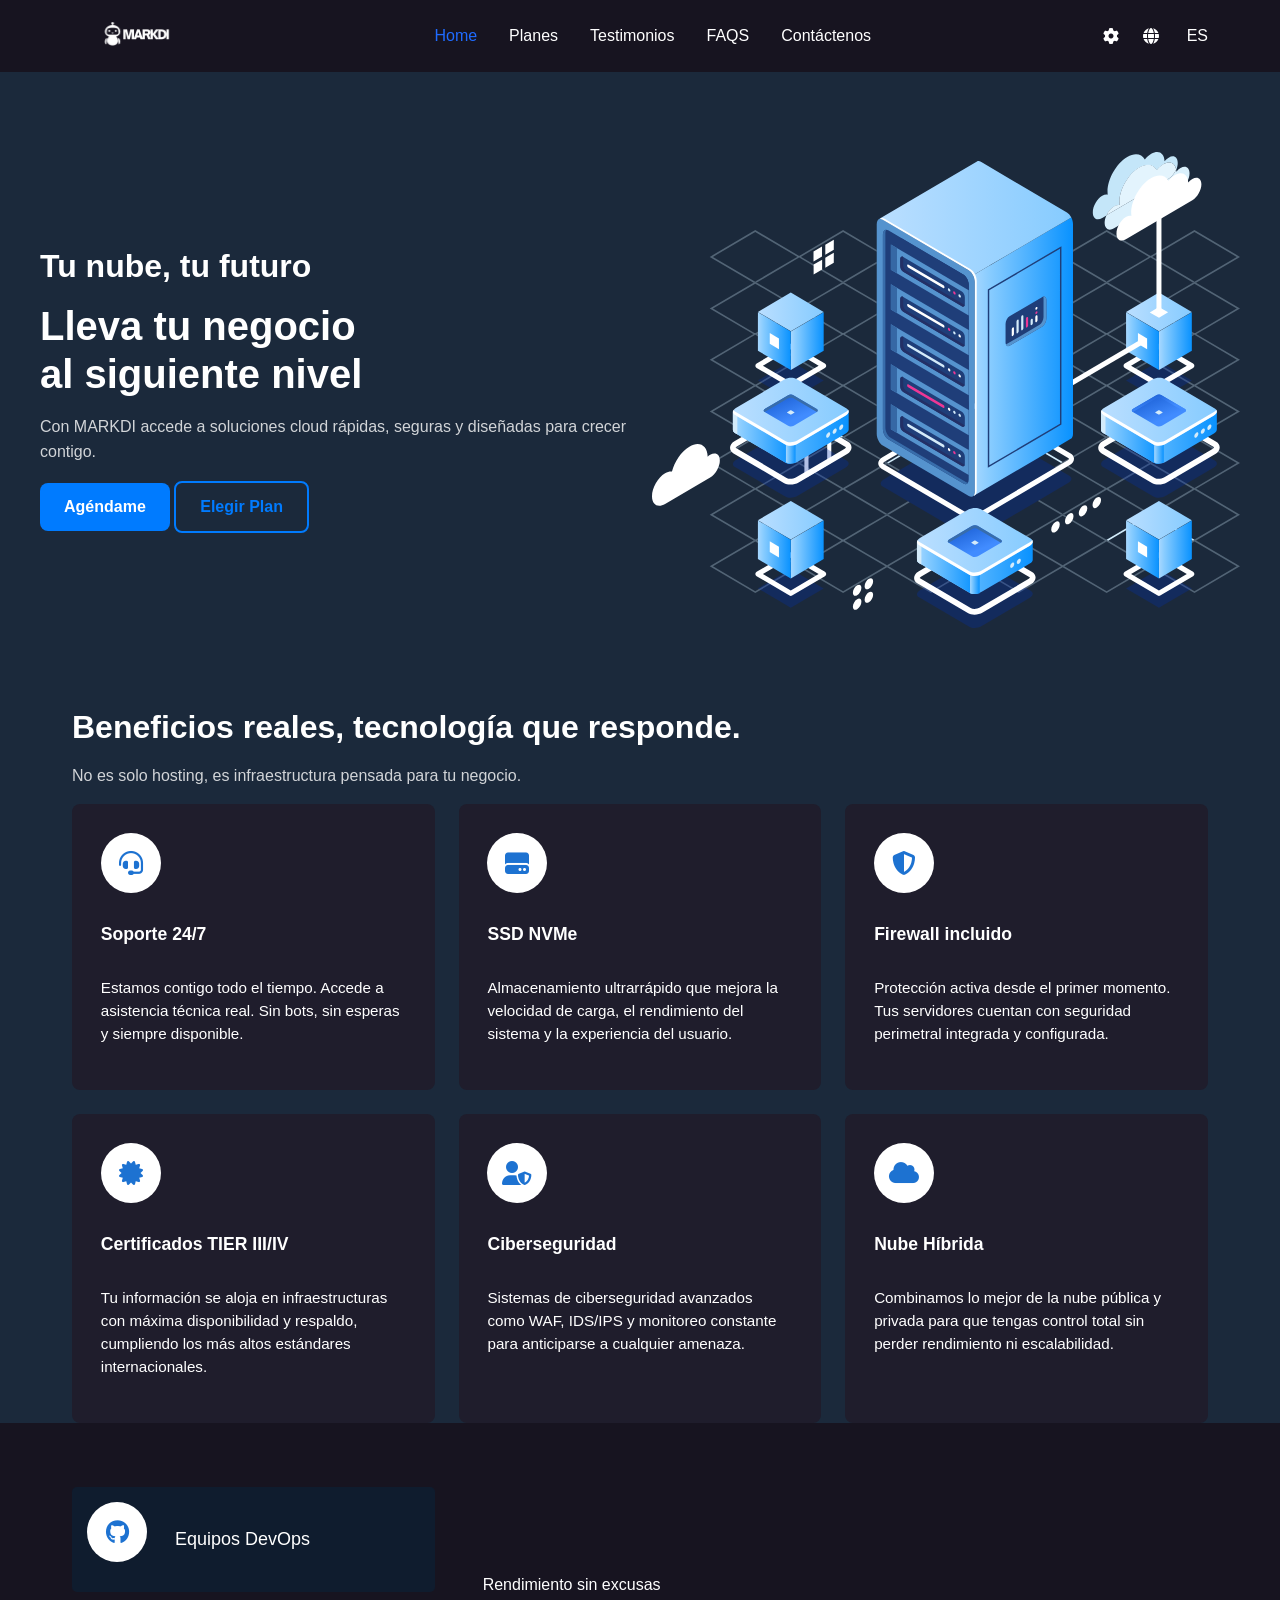
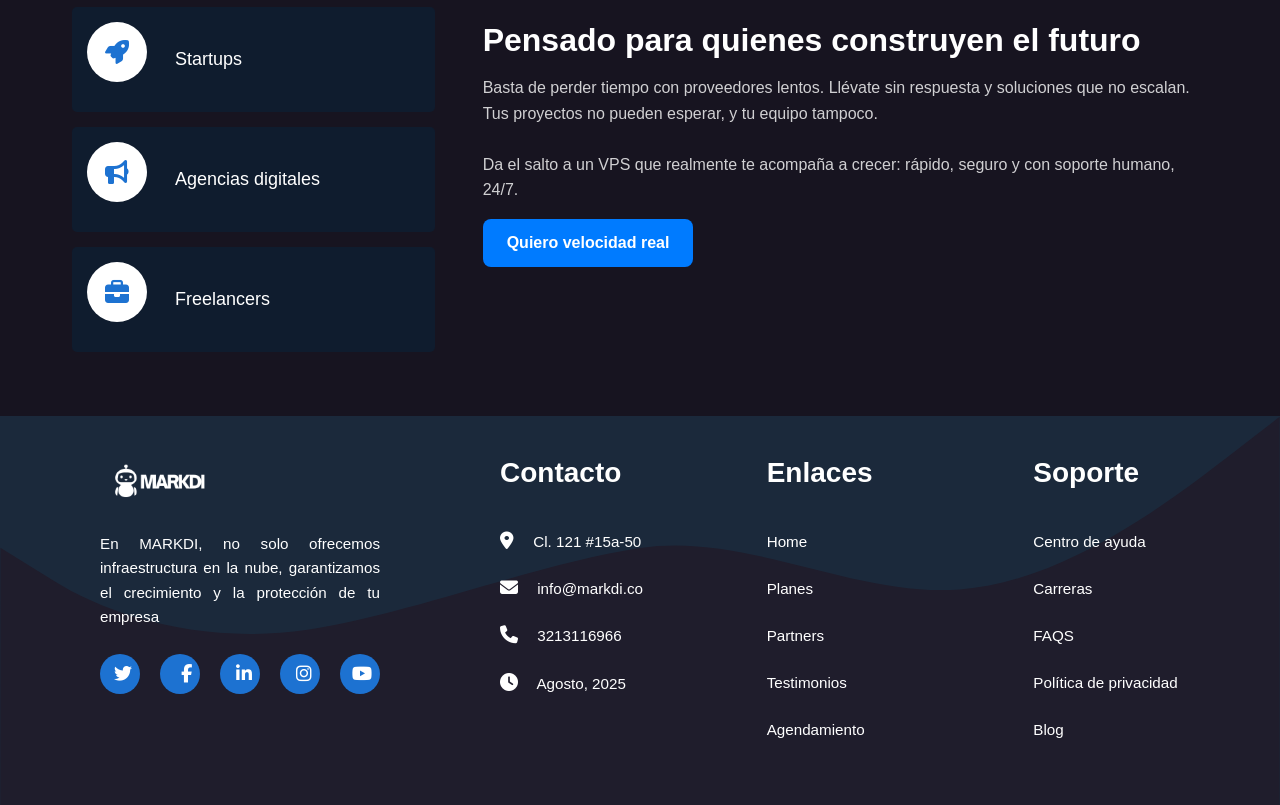
==== commit d8a184bf: "feat(components): migración de botones, cards y otros componentes en proyecto Markdi" ====
--- a/index.html
+++ b/index.html
@@ -142,7 +142,7 @@
             Da el salto a un VPS que realmente te acompaña a crecer: rápido,
             seguro y con soporte humano, 24/7.
           </p>
-          <a href="#" class="btn-primary">Quiero velocidad real</a>
+          <a href="#" class="btn btn-primary">Quiero velocidad real</a>
         </div>
       </div>
     </section>
--- a/assets/css/style.css
+++ b/assets/css/style.css
@@ -50,6 +50,373 @@
   color: #ffffff;
 }
 
+.btn {
+  font-weight: 600;
+  border-radius: 0.5rem;
+  padding: 0.75rem 1.5rem;
+  transition: all 0.3s ease;
+}
+.btn:hover {
+  transform: translateY(-2px);
+}
+
+.btn-primary {
+  background-color: #007bff;
+  border: none;
+  color: #fff;
+}
+.btn-primary:hover {
+  background-color: #171420;
+}
+
+.btn-outline-primary {
+  background-color: transparent;
+  border: 2px solid #007bff;
+  color: #007bff;
+}
+.btn-outline-primary:hover {
+  background-color: #007bff;
+  color: #fff;
+}
+
+.btn-secondary {
+  background-color: #ffffff;
+  border: none;
+  color: #056cc7;
+}
+.btn-secondary:hover {
+  background-color: rgb(84.3605150215, 91.3905579399, 97.6394849785);
+}
+
+/* -----------------------
+   GRID / BENEFICIOS
+   ----------------------- */
+.grid-beneficios {
+  display: grid;
+  grid-template-columns: repeat(auto-fit, minmax(300px, 1fr));
+  gap: 1.5rem;
+}
+.grid-beneficios .card {
+  background-color: #1B293B;
+  padding: 1.8rem;
+  display: flex;
+  flex-direction: column;
+  gap: 1rem;
+  border: none;
+  border-radius: 8px;
+}
+.grid-beneficios .card i {
+  background-color: #ffffff;
+  color: #1D72D1;
+  font-size: 24px;
+  width: 60px;
+  height: 60px;
+  border-radius: 50%;
+  display: flex;
+  align-items: center;
+  justify-content: center;
+  margin-bottom: 15px;
+}
+.grid-beneficios .card h3 {
+  font-size: 1.1rem;
+  font-weight: 600;
+  color: #ffffff;
+}
+.grid-beneficios .card p {
+  color: #ffffff;
+  font-size: 0.95rem;
+  line-height: 1.5;
+}
+
+.plan-card {
+  max-width: 520px;
+  margin: auto;
+  background: #ffffff;
+  border-radius: 15px;
+  padding: 20px;
+  text-align: center;
+  box-shadow: 0 6px 18px rgba(0, 0, 0, 0.08);
+  transition: transform 0.3s ease-in-out;
+  margin-bottom: 50px;
+}
+.plan-card h3 {
+  margin-bottom: 15px;
+  font-size: 1.2rem;
+  color: #1D72D1;
+}
+.plan-card p {
+  font-size: 0.95rem;
+  color: #171420;
+}
+.plan-card img {
+  width: auto;
+  margin: 15px 0;
+  max-height: 110px;
+}
+.plan-card ul {
+  list-style: none;
+  padding: 0;
+  margin: 15px 0;
+  text-align: left;
+}
+.plan-card li {
+  font-size: 0.9rem;
+  color: #007bff;
+  margin: 5px 0;
+}
+.plan-card .precio {
+  margin: 10px 0;
+}
+.plan-card .precio .descuento {
+  display: block;
+  font-size: 0.8rem;
+  color: #888;
+  text-decoration: line-through;
+}
+.plan-card .precio .valor {
+  font-size: 1.4rem;
+  color: #007bff;
+  font-weight: bold;
+}
+.plan-card .btn {
+  background: #007bff;
+  color: #ffffff;
+  border: none;
+  padding: 8px 15px;
+  border-radius: 5px;
+  cursor: pointer;
+}
+.plan-card:hover {
+  transform: translateY(-6px);
+}
+
+/* -----------------------
+   RECOMENDACION / CARDS BLANCAS
+   ----------------------- */
+.recomendaciones-container {
+  display: grid;
+  grid-template-columns: repeat(2, 1fr);
+  gap: 30px 40px;
+  max-width: 900px;
+  margin: 0 auto;
+  padding: 40px 0;
+}
+
+.recomendacion-card {
+  background: #ffffff;
+  width: 100%;
+  border-radius: 16px;
+  padding: 24px;
+  box-shadow: 0 6px 16px rgba(65, 95, 214, 0.08);
+  display: flex;
+  flex-direction: column;
+  justify-content: space-between;
+}
+.recomendacion-card .recomendacion-icon i {
+  font-size: 28px;
+  color: #171420;
+  margin-bottom: 16px;
+}
+.recomendacion-card .recomendacion-titulo {
+  font-size: 1.1rem;
+  font-weight: 700;
+  margin-bottom: 10px;
+  color: #171420;
+}
+.recomendacion-card .recomendacion-texto {
+  font-size: 0.95rem;
+  color: #171420;
+  margin-bottom: 30px;
+}
+.recomendacion-card .recomendacion-boton {
+  background: #007bff;
+  color: #ffffff;
+  border: none;
+  border-radius: 8px;
+  padding: 10px 10px;
+  font-size: 0.95rem;
+  font-weight: 500;
+  align-self: flex-start;
+}
+
+/* -----------------------
+   TESTIMONIOS
+   ----------------------- */
+.testimonios-slider {
+  background-color: #1B293B;
+  padding: 60px 20px;
+  color: white;
+}
+.testimonios-slider .testimonios-container {
+  max-width: 1200px;
+  margin: 0 auto;
+}
+.testimonios-slider .testimonios-titulo {
+  text-align: center;
+  font-size: 36px;
+  font-weight: bold;
+  margin-bottom: 50px;
+}
+.testimonios-slider .testimonios-card {
+  display: flex;
+  gap: 35px;
+  justify-content: center;
+  flex-wrap: wrap;
+  /* Cada tarjeta */
+}
+.testimonios-slider .testimonios-card-texto {
+  background-color: #171420;
+  padding: 50px;
+  flex: 1 1 calc(33% - 20px);
+  display: flex;
+  flex-direction: column;
+  justify-content: space-between;
+  border-radius: 10px;
+}
+.testimonios-slider .testimonios-card-texto .testimonios-stars i {
+  color: #f3b523;
+  margin-bottom: 30px;
+}
+.testimonios-slider .testimonios-card-texto .testimonios-parrafo {
+  font-size: 15px;
+  line-height: 1.9;
+  color: #FFF;
+  margin-bottom: 20px;
+  text-align: justify;
+}
+.testimonios-slider .testimonios-card-texto .testimonios-autor {
+  display: flex;
+  align-items: center;
+  gap: 20px;
+}
+.testimonios-slider .testimonios-card-texto .testimonios-autor-img {
+  width: 45px;
+  height: 45px;
+  border-radius: 50%;
+}
+.testimonios-slider .testimonios-card-texto .testimonios-autor-nombre {
+  color: #1f6bff;
+  line-height: 2;
+  font-weight: bold;
+  display: block;
+}
+.testimonios-slider .testimonios-card-texto .testimonios-autor-profesion {
+  font-size: 15px;
+  color: #fff;
+}
+.testimonios-slider {
+  /* Controles */
+}
+.testimonios-slider .testimonios-controles {
+  display: flex;
+  justify-content: center;
+  align-items: center;
+  margin-top: 30px;
+  gap: 15px;
+}
+.testimonios-slider .testimonios-controles .btn {
+  background-color: #1f6bff;
+  border: none;
+  border-radius: 50%;
+  width: 40px;
+  height: 40px;
+  display: flex;
+  justify-content: center;
+  align-items: center;
+}
+.testimonios-slider .testimonios-controles .btn i {
+  color: #fff;
+}
+.testimonios-slider .testimonios-controles .testimonios-puntos {
+  display: flex;
+  gap: 8px;
+}
+.testimonios-slider .testimonios-controles .testimonios-puntos span {
+  width: 10px;
+  height: 10px;
+  background-color: gray;
+  border-radius: 50%;
+  display: inline-block;
+}
+.testimonios-slider .testimonios-controles .testimonios-puntos span.activo {
+  background-color: #1f6bff;
+}
+.testimonios-slider {
+  /* Botón Ver más */
+}
+.testimonios-slider .testimonios-boton {
+  margin-top: 30px;
+  text-align: center;
+}
+.testimonios-slider .testimonios-boton .btn-ver-mas {
+  background-color: #1f6bff;
+  color: #fff;
+  padding: 10px 25px;
+  text-decoration: none;
+  border-radius: 6px;
+  font-weight: bold;
+  transition: 0.3s ease;
+}
+.testimonios-slider .testimonios-boton .btn-ver-mas:hover {
+  background-color: #1554c5;
+}
+
+/* -----------------------
+   CONTACTENOS - tarjetas de personas
+   ----------------------- */
+.contactenos-tarjeta {
+  background: #ffffff;
+  border-radius: 20px;
+  text-align: center;
+  padding: 70px 20px 30px;
+  position: relative;
+  overflow: hidden;
+}
+.contactenos-tarjeta .contactenos-foto {
+  margin-top: -55px;
+  width: 80px;
+  height: 80px;
+  object-fit: cover;
+  border-radius: 50%;
+  position: absolute;
+  left: 50%;
+  transform: translateX(-50%);
+}
+.contactenos-tarjeta h3 {
+  margin-top: 50px;
+  margin-bottom: 10px;
+  font-size: 18px;
+  color: #171420;
+}
+.contactenos-tarjeta .contactenos-cargo {
+  font-size: 14px;
+  color: #171420;
+  margin-bottom: 10px;
+  font-weight: bold;
+}
+.contactenos-tarjeta .contactenos-descripcion {
+  font-size: 14px;
+  color: #171420;
+  margin-bottom: 20px;
+  line-height: 1.3;
+}
+
+/* responsive para contactenos-grid y recomendaciones */
+@media (max-width: 576px) {
+  .recomendaciones-container {
+    grid-template-columns: 1fr;
+  }
+  .recomendaciones-container .recomendacion-card {
+    width: 100%;
+  }
+  .contactenos-grid {
+    grid-template-columns: 1fr;
+    gap: 20px;
+  }
+  .tarjeta {
+    margin-top: 40px;
+  }
+}
 /* Footer (copiado del CSS viejo) */
 .footer {
   position: relative;
